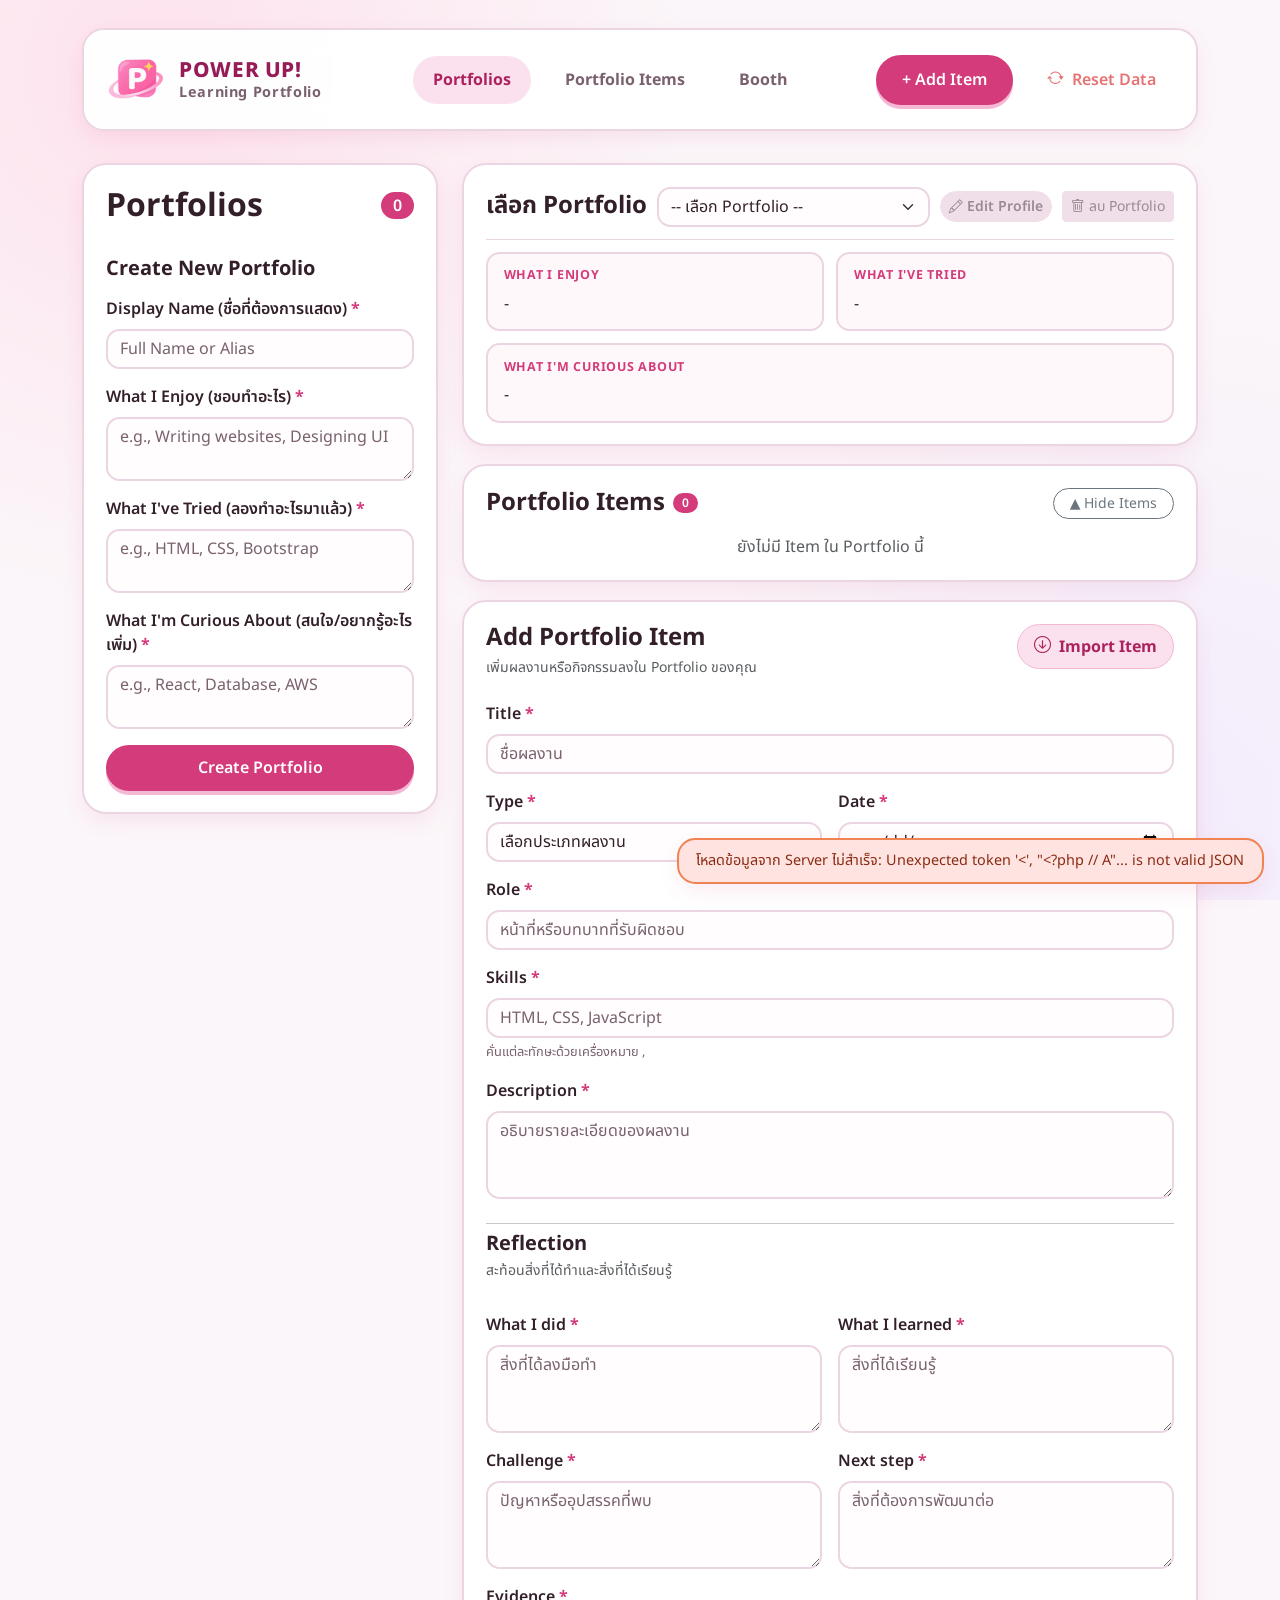
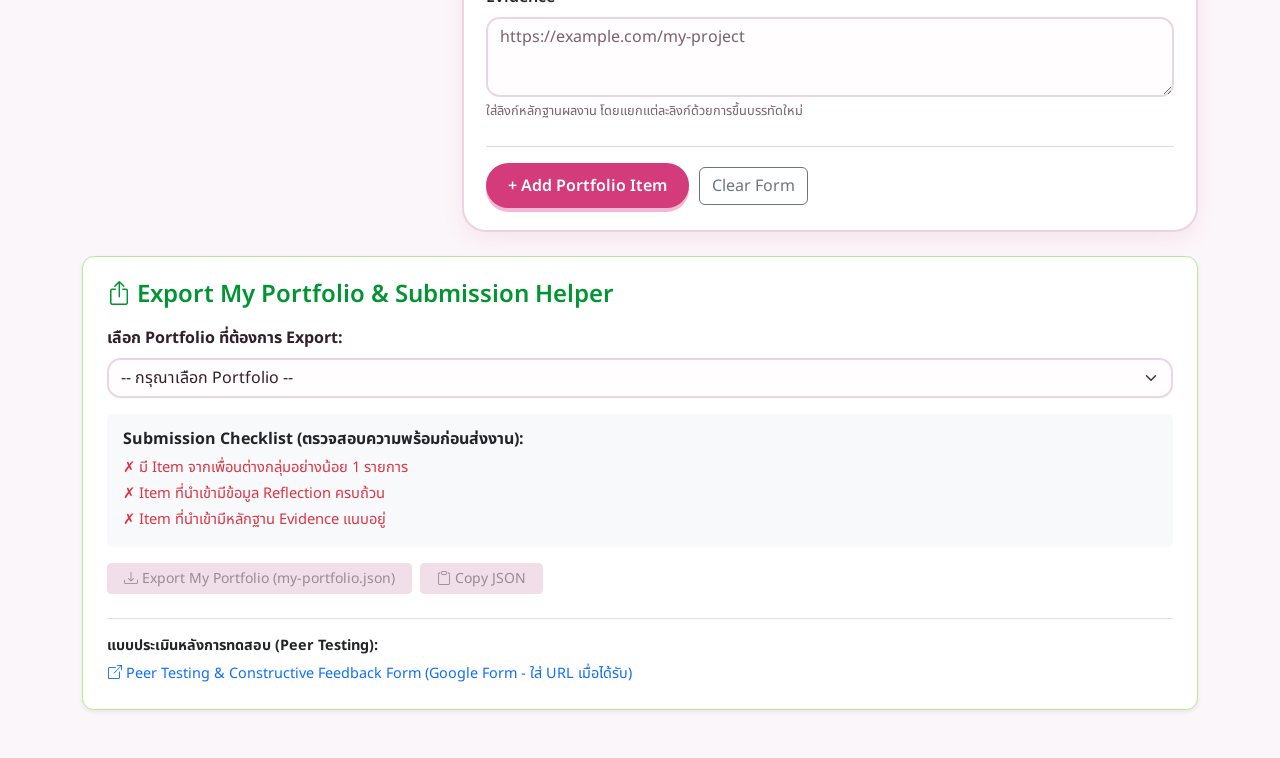
==== index.html @ 8d5eb521 "feat: add edit functionality for portfolio and portfolio items" ====
<!DOCTYPE html>
<html lang="en">

<head>
    <meta charset="UTF-8">
    <meta name="viewport" content="width=device-width, initial-scale=1.0">
    <title>POWER UP! - Portfolio</title>

    <!-- Google Fonts: Noto Sans Thai -->
    <link rel="preconnect" href="https://fonts.googleapis.com">
    <link rel="preconnect" href="https://fonts.gstatic.com" crossorigin>
    <link href="https://fonts.googleapis.com/css2?family=Noto+Sans+Thai:wght@300;400;500;600;700&display=swap"
        rel="stylesheet">
    <!-- Bootstrap CSS -->
    <link href="https://cdn.jsdelivr.net/npm/bootstrap@5.3.3/dist/css/bootstrap.min.css" rel="stylesheet">
    <link rel="stylesheet" href="https://cdn.jsdelivr.net/npm/bootstrap-icons@1.11.3/font/bootstrap-icons.min.css">
    <link rel="stylesheet" href="css/style.css">
</head>

<body>
    <!-- top navbar -->
    <header class="site-header">
        <div class="container-xl">
            <nav class="navbar navbar-expand-lg app-nav">

                <!-- Brand -->
                <a class="navbar-brand brand-link" href="index.html" aria-label="POWER UP Home">

                    <img src="assets/logo.png" alt="POWER UP Logo" class="brand-logo">

                    <span class="brand-copy">
                        <strong>POWER UP!</strong>
                        <small>Learning Portfolio</small>
                    </span>
                </a>

                <!-- Mobile actions -->
                <div class="mobile-nav-actions">
                    <button class="btn btn-accent nav-add-btn" type="button" data-scroll-target="add-item-section">
                        + Add Item
                    </button>

                    <button class="navbar-toggler" type="button" data-bs-toggle="collapse" data-bs-target="#mainNavbar"
                        aria-controls="mainNavbar" aria-expanded="false" aria-label="Toggle navigation">
                        <span class="navbar-toggler-icon"></span>
                    </button>
                </div>

                <!-- Navigation -->
                <div class="collapse navbar-collapse" id="mainNavbar">

                    <ul class="navbar-nav mx-auto">

                        <li class="nav-item">
                            <a class="nav-link active" href="#portfolios-section">
                                Portfolios
                            </a>
                        </li>

                        <li class="nav-item">
                            <a class="nav-link" href="#portfolio-items-section">
                                Portfolio Items
                            </a>
                        </li>

                        <li class="nav-item">
                            <a class="nav-link" href="booth.html">
                                Booth
                            </a>
                        </li>

                    </ul>

                    <!-- Desktop actions -->
                    <div class="desktop-nav-actions">

                        <button class="btn btn-accent nav-add-btn" type="button" data-scroll-target="add-item-section">
                            + Add Item
                        </button>

                        <button id="btn-reset-data" class="btn btn-reset" type="button">
                            <i class="bi bi-arrow-repeat"></i>
                            Reset Data
                        </button>

                    </div>

                    <!-- Mobile Reset -->
                    <div class="mobile-reset">
                        <button type="button" class="btn btn-reset">
                            <i class="bi bi-arrow-repeat"></i>
                            Reset Data
                        </button>
                    </div>

                </div>
            </nav>
        </div>
    </header>


    <!-- main content -->
    <main class="container-xl py-4">
        <!-- พื้นที่สำหรับแจ้งเตือน toast -->
        <div id="toast-area" class="toast-area" aria-live="polite"></div>

        <div class="row g-4">
            <!-- sidebar ฝั่งซ้าย - สร้างและเลือก portfolio -->
            <aside class="col-lg-4">
                <section class="panel">
                    <h2 class="h2 fw-bold d-flex justify-content-between align-items-center mb-3">
                        Portfolios
                        <span class="badge text-bg-secondary fs-6" id="portfolio-count">0</span>
                    </h2>

                    <!-- รายการ portfolio ที่สร้างแล้ว -->
                    <div id="portfolio-list" class="list-group list-group-flush mb-3"></div>
                    <h3 class="h5 fw-bold mt-2 mb-3">Create New Portfolio</h3>

                    <form id="portfolio-form" novalidate>
                        <div class="mb-3">
                            <label class="form-label fw-semibold" for="p-name">
                                Display Name (ชื่อที่ต้องการแสดง) <span class="req">*</span>
                            </label>
                            <input class="form-control" id="p-name" name="name" type="text" maxlength="60"
                                placeholder="Full Name or Alias" required>
                            <div class="invalid-feedback">Please enter display name</div>
                        </div>

                        <div class="mb-3">
                            <label class="form-label fw-semibold" for="p-enjoy">
                                What I Enjoy (ชอบทำอะไร) <span class="req">*</span>
                            </label>
                            <textarea class="form-control" id="p-enjoy" name="enjoy" rows="2"
                                placeholder="e.g., Writing websites, Designing UI" required></textarea>
                            <div class="invalid-feedback">Please enter what you enjoy doing</div>
                        </div>

                        <div class="mb-3">
                            <label class="form-label fw-semibold" for="p-tried">
                                What I've Tried (ลองทำอะไรมาแล้ว) <span class="req">*</span>
                            </label>
                            <textarea class="form-control" id="p-tried" name="tried" rows="2"
                                placeholder="e.g., HTML, CSS, Bootstrap" required></textarea>
                            <div class="invalid-feedback">Please enter what you have tried</div>
                        </div>

                        <div class="mb-3">
                            <label class="form-label fw-semibold" for="p-curious">
                                What I'm Curious About (สนใจ/อยากรู้อะไรเพิ่ม) <span class="req">*</span>
                            </label>
                            <textarea class="form-control" id="p-curious" name="curious" rows="2"
                                placeholder="e.g., React, Database, AWS" required></textarea>
                            <div class="invalid-feedback">Please enter what you are curious about</div>
                        </div>

                        <button class="btn btn-accent w-100" type="submit">Create Portfolio</button>
                    </form>
                </section>
            </aside>

            <!-- ฝั่งขวา - Profile, Portfolio Items และ Add Portfolio Item -->
            <section class="col-lg-8 main-column">

                <!-- Profile -->
                <div id="portfolios-section">
                    <div class="panel profile-panel" id="profile-panel">
                        <div class="profile-header">
                            <h2 id="profile-name" class="h4 fw-bold mb-0">เลือก Portfolio</h2>
                            <select id="portfolio-select" class="form-select">
                                <option value="" disabled selected>-- เลือก Portfolio --</option>
                            </select>
                            <button type="button" id="btn-edit-profile" class="btn btn-edit-profile btn-sm text-nowrap" disabled>
                                <i class="bi bi-pencil"></i> Edit Profile
                            </button>
                            <!-- ปุ่มลบ Portfolio; PHP จะตรวจสอบรหัสผ่านก่อนลบจริง -->
                            <button type="button" id="btn-delete-portfolio" class="btn btn-outline-danger btn-sm text-nowrap" disabled>
                                <i class="bi bi-trash"></i> ลบ Portfolio
                            </button>
                        </div>
                        <div class="profile-item">
                            <small>WHAT I ENJOY</small>
                            <p id="view-what-enjoy">-</p>
                        </div>
                        <div class="profile-item">
                            <small>WHAT I'VE TRIED</small>
                            <p id="view-what-tried">-</p>
                        </div>
                        <div class="profile-item profile-item-full">
                            <small>WHAT I'M CURIOUS ABOUT</small>
                            <p id="view-what-curious">-</p>
                        </div>
                    </div>
                </div>

                <!-- Portfolio Items -->
                <section class="panel items-panel" id="portfolio-items-section">
                    <div class="d-flex flex-wrap justify-content-between align-items-center gap-2 mb-3">
                        <div class="d-flex align-items-center gap-2">
                            <h2 class="h4 fw-bold mb-0">Portfolio Items</h2>
                            <span id="portfolio-items-count" class="badge rounded-pill">0</span>
                        </div>
                        <button class="btn btn-sm btn-outline-secondary rounded-pill px-3 toggle-items-btn"
                            type="button" data-bs-toggle="collapse" data-bs-target="#portfolio-items-collapse"
                            aria-expanded="true" aria-controls="portfolio-items-collapse">
                            <span class="when-opened">▲ Hide Items</span>
                            <span class="when-closed">▼ Show Items</span>
                        </button>
                    </div>

                    <div class="collapse show" id="portfolio-items-collapse">
                        <div id="portfolio-items-list" class="items-grid">
                            <div class="empty-state">
                                <h3 class="h5 fw-bold mb-1">ยังไม่มีผลงานใน Portfolio นี้</h3>
                                <p class="text-muted small mb-3">เริ่มต้นบันทึกการเรียนรู้และโปรเจกต์แรกของคุณได้เลย</p>
                                <a href="#item-title" class="btn btn-accent btn-sm">+ Add First Item</a>
                            </div>
                        </div>
                    </div>
                </section>

                <!-- Add Portfolio Item -->
                <div class="panel add-item-panel" id="add-item-section">
                    <div class="d-flex flex-wrap justify-content-between align-items-start gap-2 mb-4">
                        <div>
                            <h2 class="h4 fw-bold mb-1">Add Portfolio Item</h2>
                            <p class="text-muted small mb-0">
                                เพิ่มผลงานหรือกิจกรรมลงใน Portfolio ของคุณ
                            </p>
                        </div>
                        <button type="button" class="btn rounded-pill px-3" id="btn-import-item">
                            <i class="bi bi-arrow-down-circle"></i>
                            Import Item
                        </button>
                    </div>

                    <form id="item-form" novalidate>
                        <div class="row g-3">
                            <!-- Title -->
                            <div class="col-12">
                                <label for="item-title" class="form-label fw-semibold">
                                    Title <span class="req">*</span>
                                </label>
                                <input type="text" class="form-control" id="item-title" name="title"
                                    placeholder="ชื่อผลงาน" required>
                                <div class="invalid-feedback">Please enter item title</div>
                            </div>

                            <!-- Type -->
                            <div class="col-md-6">
                                <label for="item-type" class="form-label fw-semibold">
                                    Type <span class="req">*</span>
                                </label>
                                <select class="form-select" id="item-type" name="type" required>
                                    <option value="" selected disabled>เลือกประเภทผลงาน</option>
                                    <option value="Course Assignment">Course Assignment</option>
                                    <option value="Club Activity">Club Activity</option>
                                    <option value="Personal Project">Personal Project</option>
                                    <option value="Workshop">Workshop</option>
                                    <option value="Competition">Competition</option>
                                    <option value="Other">Other</option>
                                </select>
                                <div class="invalid-feedback">Please select item type</div>
                            </div>

                            <!-- Date -->
                            <div class="col-md-6">
                                <label for="item-date" class="form-label fw-semibold">
                                    Date <span class="req">*</span>
                                </label>
                                <input type="date" class="form-control" id="item-date" name="date" required>
                                <div class="invalid-feedback">Please select a date</div>
                            </div>

                            <!-- Role -->
                            <div class="col-12">
                                <label for="item-role" class="form-label fw-semibold">
                                    Role <span class="req">*</span>
                                </label>
                                <input type="text" class="form-control" id="item-role" name="role"
                                    placeholder="หน้าที่หรือบทบาทที่รับผิดชอบ" required>
                                <div class="invalid-feedback">Please enter your role</div>
                            </div>

                            <!-- Skills -->
                            <div class="col-12">
                                <label for="item-skills" class="form-label fw-semibold">
                                    Skills <span class="req">*</span>
                                </label>
                                <input type="text" class="form-control" id="item-skills" name="skills"
                                    placeholder="HTML, CSS, JavaScript" required>
                                <small class="hint">คั่นแต่ละทักษะด้วยเครื่องหมาย ,</small>
                                <div class="invalid-feedback">Please enter at least one skill</div>
                            </div>

                            <!-- Description -->
                            <div class="col-12">
                                <label for="item-description" class="form-label fw-semibold">
                                    Description <span class="req">*</span>
                                </label>
                                <textarea class="form-control" id="item-description" name="description" rows="3"
                                    placeholder="อธิบายรายละเอียดของผลงาน" required></textarea>
                                <div class="invalid-feedback">Please enter description</div>
                            </div>

                            <!-- Reflection -->
                            <div class="col-12">
                                <hr class="my-2">
                                <h3 class="h5 fw-bold mb-1">Reflection</h3>
                                <p class="text-muted small">
                                    สะท้อนสิ่งที่ได้ทำและสิ่งที่ได้เรียนรู้
                                </p>
                            </div>

                            <!-- What I did -->
                            <div class="col-md-6">
                                <label for="item-what-did" class="form-label fw-semibold">
                                    What I did <span class="req">*</span>
                                </label>
                                <textarea class="form-control" id="item-what-did" name="whatIDid" rows="3"
                                    placeholder="สิ่งที่ได้ลงมือทำ" required></textarea>
                                <div class="invalid-feedback">Please enter what you did</div>
                            </div>

                            <!-- What I learned -->
                            <div class="col-md-6">
                                <label for="item-what-learned" class="form-label fw-semibold">
                                    What I learned <span class="req">*</span>
                                </label>
                                <textarea class="form-control" id="item-what-learned" name="whatILearned" rows="3"
                                    placeholder="สิ่งที่ได้เรียนรู้" required></textarea>
                                <div class="invalid-feedback">Please enter what you learned</div>
                            </div>

                            <!-- Challenge -->
                            <div class="col-md-6">
                                <label for="item-challenge" class="form-label fw-semibold">
                                    Challenge <span class="req">*</span>
                                </label>
                                <textarea class="form-control" id="item-challenge" name="challenge" rows="3"
                                    placeholder="ปัญหาหรืออุปสรรคที่พบ" required></textarea>
                                <div class="invalid-feedback">Please enter challenge</div>
                            </div>

                            <!-- Next step -->
                            <div class="col-md-6">
                                <label for="item-next-step" class="form-label fw-semibold">
                                    Next step <span class="req">*</span>
                                </label>
                                <textarea class="form-control" id="item-next-step" name="nextStep" rows="3"
                                    placeholder="สิ่งที่ต้องการพัฒนาต่อ" required></textarea>
                                <div class="invalid-feedback">Please enter next step</div>
                            </div>

                            <!-- Evidence -->
                            <div class="col-12">
                                <label for="item-evidence" class="form-label fw-semibold">
                                    Evidence <span class="req">*</span>
                                </label>
                                <textarea class="form-control" id="item-evidence" name="evidence" rows="2"
                                    placeholder="https://example.com/my-project" required></textarea>
                                <small class="hint">
                                    ใส่ลิงก์หลักฐานผลงาน โดยแยกแต่ละลิงก์ด้วยการขึ้นบรรทัดใหม่
                                </small>
                                <div class="invalid-feedback">Please enter at least one valid URL</div>
                            </div>
                        </div>

                        <!-- Buttons -->
                        <div class="add-item-actions mt-4 pt-3">
                            <button type="submit" class="btn btn-accent">
                                + Add Portfolio Item
                            </button>
                            <button type="reset" class="btn btn-outline-secondary">
                                Clear Form
                            </button>
                        </div>

                        <!-- กล่องสำหรับแสดงสถานะการบันทึกสำเร็จ -->
                        <div id="save-status-message" class="alert mt-3" style="display: none;"></div>
                    </form>
                </div>

            </section>
        </div>
        <!-- Import Portfolio Item Modal -->
        <div class="modal fade" id="import-modal" tabindex="-1" aria-labelledby="import-modal-title" aria-hidden="true">
            <div class="modal-dialog modal-dialog-centered modal-xl modal-dialog-scrollable">
                <div class="modal-content import-modal-content">
                    <div class="modal-header border-0 pb-2">
                        <div class="d-flex align-items-center gap-3">
                            <div class="import-modal-icon"><i class="bi bi-cloud-arrow-up-fill"></i></div>
                            <div><h2 class="modal-title fw-bold" id="import-modal-title">Import Portfolio</h2><p class="text-muted mb-0">นำผลงานเข้าสู่ Portfolio ของคุณได้อย่างรวดเร็ว</p></div>
                        </div>
                        <button type="button" class="btn-close align-self-start" data-bs-dismiss="modal" aria-label="Close"></button>
                    </div>
                    <div class="modal-body pt-3">
                        <div class="mb-4">
                            <label for="import-target-port" class="form-label fw-bold">Portfolio ปลายทาง</label>
                            <select id="import-target-port" class="form-select"><option value="">กำลังโหลด Portfolio...</option></select>
                            <small class="text-muted">ระบบเลือก Portfolio ที่กำลังเปิดอยู่ให้อัตโนมัติ สามารถเปลี่ยนปลายทางได้</small>
                        </div>
                        <div class="row g-3 mb-4">
                            <div class="col-md-6"><button type="button" class="import-method-card active w-100" id="btn-paste-mode"><i class="bi bi-file-earmark-code"></i><span><strong>Paste JSON</strong><small>วางข้อมูล JSON ของผลงาน</small></span><i class="bi bi-check-circle-fill method-check"></i></button></div>
                            <div class="col-md-6"><button type="button" class="import-method-card w-100" id="btn-upload-mode"><i class="bi bi-file-earmark-arrow-up"></i><span><strong>Upload File</strong><small>เลือกไฟล์ .json จากเครื่อง</small></span><i class="bi bi-check-circle-fill method-check"></i></button></div>
                        </div>
                        <div id="import-upload-panel" class="d-none mb-3">
                            <label class="form-label fw-bold" for="import-file-input">เลือกไฟล์ JSON</label>
                            <div id="import-drop-zone" class="import-drop-zone text-center"><i class="bi bi-cloud-arrow-up fs-1"></i><p class="mb-2">เลือกไฟล์ .json จากเครื่อง หรือลากไฟล์มาวางที่นี่</p><input type="file" id="import-file-input" accept=".json,application/json" class="form-control"></div>
                        </div>
                        <div class="d-flex justify-content-between align-items-center gap-2 mb-2 flex-wrap">
                            <label for="import-textarea" class="form-label fw-bold mb-0">JSON Data <span class="text-danger">*</span></label>
                            <button type="button" id="btn-download-sample" class="btn btn-sm btn-outline-secondary rounded-pill"><i class="bi bi-download"></i> ตัวอย่าง JSON</button>
                        </div>
                        <textarea id="import-textarea" class="form-control font-monospace import-json-editor" rows="7" placeholder="วางข้อมูล JSON ของผลงานที่นี่..."></textarea>
                        <div class="d-flex justify-content-between align-items-center flex-wrap gap-2 mt-2"><small class="text-muted"><i class="bi bi-info-circle"></i> รองรับไฟล์ .json หรือวางข้อมูล JSON ได้โดยตรง</small><span class="badge rounded-pill text-bg-success">ตรวจสอบก่อน Import</span></div>
                        <div id="import-error-alert" class="alert alert-danger d-none py-2 px-3 mt-3 mb-3" role="alert"></div>
                        <div id="import-preview-box" class="import-preview-card my-3 d-none">
                            <div class="import-preview-heading">
                                <div class="import-preview-heading-icon"><i class="bi bi-clipboard2-check"></i></div>
                                <div>
                                    <h6 class="fw-bold mb-1">ตัวอย่างข้อมูลที่จะนำเข้า</h6>
                                    <span class="import-preview-subtitle">Preview · ตรวจสอบรายละเอียดก่อนบันทึก</span>
                                </div>
                                <span class="import-preview-status"><i class="bi bi-check-circle-fill"></i> Validated</span>
                            </div>
                            <div class="import-preview-grid">
                                <div class="import-preview-field">
                                    <span class="import-preview-label"><i class="bi bi-hash"></i>ID</span>
                                    <strong id="prev-id">-</strong>
                                </div>
                                <div class="import-preview-field">
                                    <span class="import-preview-label"><i class="bi bi-card-heading"></i> Title</span>
                                    <strong id="prev-title">-</strong>
                                </div>
                                <div class="import-preview-field">
                                    <span class="import-preview-label"><i class="bi bi-folder2"></i> Type</span>
                                    <strong id="prev-type">-</strong>
                                </div>
                                <div class="import-preview-field">
                                    <span class="import-preview-label">
                                        <i class="bi bi-calendar-event"></i> Date
                                    </span>
                                    <strong id="prev-date">-</strong>
                                </div>
                                <div class="import-preview-field import-preview-field-wide">
                                    <span class="import-preview-label"><i class="bi bi-stars"></i> Skills</span>
                                    <strong id="prev-skills">-</strong>
                                </div>
                            </div>
                        </div>
                        <div id="import-status-box" class="alert d-none py-2 px-3 mt-3 mb-0" role="alert"><span id="import-status-text"></span><button type="button" id="btn-retry-import" class="btn btn-sm btn-warning ms-2 py-0 d-none">ลองใหม่</button></div>
                    </div>
                    <div class="modal-footer border-0 pt-2">
                        <button type="button"
                            class="btn btn-outline-secondary rounded-pill px-4"
                            data-bs-dismiss="modal">
                            ยกเลิก
                        </button>
                    
                        <button type="button"
                            id="btn-preview-json"
                            class="btn btn-validate rounded-pill px-4">
                            <i class="bi bi-eye"></i> Validate &amp; Preview
                        </button>
                    
                        <button type="button"
                            id="btn-confirm-import"
                            class="btn btn-accent rounded-pill px-4"
                            disabled>
                            <i class="bi bi-check-lg"></i> Import
                        </button>
                    </div>
                </div>
            </div>
        </div>
        <!-- === ส่วน Export My Portfolio & Submission Helper (Issue #26) === -->
        <section id="export-section" class="card shadow-sm p-4 mt-4 mb-4"
            style="border-radius: 12px; border-color: #b8e994;">
            <h4 class="mb-3" style="color: #009432; font-weight: 600;">
                <i class="bi bi-box-arrow-up"></i> Export My Portfolio & Submission Helper
            </h4>

            <!-- เลือก Portfolio ที่ต้องการ Export -->
            <div class="mb-3">
                <label for="export-source-port" class="form-label fw-bold">เลือก Portfolio ที่ต้องการ Export:</label>
                <select id="export-source-port" class="form-select">
                    <option value="">-- กรุณาเลือก Portfolio --</option>
                </select>
            </div>

            <!-- Submission Checklist -->
            <div class="card bg-light border-0 p-3 mb-3">
                <h6 class="fw-bold mb-2">Submission Checklist (ตรวจสอบความพร้อมก่อนส่งงาน):</h6>
                <ul class="list-unstyled mb-0" style="font-size: 0.92rem;">
                    <li id="chk-imported-item" class="mb-1 text-danger">
                        <span class="chk-icon">✗</span> มี Item จากเพื่อนต่างกลุ่มอย่างน้อย 1 รายการ
                    </li>
                    <li id="chk-reflection" class="mb-1 text-danger">
                        <span class="chk-icon">✗</span> Item ที่นำเข้ามีข้อมูล Reflection ครบถ้วน
                    </li>
                    <li id="chk-evidence" class="mb-0 text-danger">
                        <span class="chk-icon">✗</span> Item ที่นำเข้ามีหลักฐาน Evidence แนบอยู่
                    </li>
                </ul>
            </div>

            <!-- แจ้งเตือนสถานะการ Copy / Export -->
            <div id="export-status-alert" class="alert alert-success d-none py-2 px-3 mb-3" role="alert"
                style="font-size: 0.9rem;"></div>

            <!-- ปุ่ม Export และ Copy JSON -->
            <div class="d-flex flex-wrap gap-2 mb-3">
                <button type="button" id="btn-export-json" class="btn btn-success btn-sm px-3" disabled>
                    <i class="bi bi-download"></i> Export My Portfolio (my-portfolio.json)
                </button>
                <button type="button" id="btn-copy-json" class="btn btn-outline-secondary btn-sm px-3" disabled>
                    <i class="bi bi-clipboard"></i> Copy JSON
                </button>
            </div>

            <!-- ลิงก์ไป Peer Testing & Constructive Feedback Form -->
            <div class="border-top pt-3 mt-2">
                <p class="mb-1 fw-bold" style="font-size: 0.9rem;">แบบประเมินหลังการทดสอบ (Peer Testing):</p>
                <a id="peer-testing-link" href="#peer-testing-form-url" target="_blank" rel="noopener noreferrer"
                    class="btn btn-link p-0 text-decoration-none" style="font-size: 0.9rem;">
                    <i class="bi bi-box-arrow-up-right"></i> Peer Testing & Constructive Feedback Form (Google Form -
                    ใส่ URL เมื่อได้รับ)
                </a>
            </div>
        </section>
    </main>

    <!-- scripts -->
    <script src="https://cdn.jsdelivr.net/npm/bootstrap@5.3.3/dist/js/bootstrap.bundle.min.js"></script>
    <script src="app.js"></script>
    <script src="js/portfolio-transfer.js"></script>
    <script src="js/challenges.config.js"></script>
    <script src="js/export-generator.js"></script>
    <script src="js/reflection-validator.js"></script>
</body>

</html>
---- css/style.css ----
:root {
  /* ปรับโทนสีให้พาสเทลและละมุนขึ้น แต่ยังคงโทนเดิมและอ่านง่าย */
  --accent: #d43b7a;       /* ปรับสีชมพูเข้มให้ซอฟต์ลงนิดหน่อย อ่านง่ายสบายตา */
  --accent-dark: #ab225e;  /* ชมพูเข้มสำหรับสถานะ Hover */
  --accent-soft: #fae1ed;  /* ชมพูพาสเทลอ่อนละมุน */
  --accent-soft-2: #f4b8d4;
  
  --ink: #321f29;          /* สีตัวหนังสือเข้มขึ้นเล็กน้อยเพื่อให้ตัดกับพื้นหลัง อ่านง่ายชัดเจน */
  --paper: #fbf6f9;        /* พื้นหลังเว็บโทนพาสเทลอมชมพูจางๆ */
  --panel: #ffffff;
  --line: #ecd5e2;         /* เส้นขอบสีพาสเทลอ่อนๆ */
  --muted: #79616e;        /* สีข้อความรอง */
  --secondary: #961c58;
  --lilac: #f3effc;        /* ม่วงพาสเทลอ่อน */
  --shadow: 0 8px 24px -4px rgba(212, 59, 122, 0.12);

  /* === Design Tokens === */
  --font-main: 'Noto Sans Thai', system-ui, -apple-system, sans-serif;
  --fs-base: 1rem;
  --fs-sm: 0.875rem;
  --fs-lg: 1.25rem;
  --space-sm: 0.5rem;
  --space-md: 1rem;
  --space-lg: 1.5rem;
  --radius-sm: 0.75rem;
  --radius-md: 1.15rem;
  --radius-lg: 1.5rem;
  --radius-pill: 999px;
}

body {
  background:
    radial-gradient(circle at 12% 8%, rgba(255, 212, 228, 0.6) 0, transparent 38%),
    radial-gradient(circle at 92% 90%, rgba(235, 225, 255, 0.5) 0, transparent 35%),
    var(--paper);
  background-attachment: fixed;
  color: var(--ink);
  font-family: var(--font-main);
  font-size: var(--fs-base);
}

/* แถบ navbar ด้านบน */
.app-nav {
  background: linear-gradient(135deg, #d84888 0%, #eb689f 100%);
  padding-block: 0.85rem;
  border: 2px solid #f8bbd0;
  border-radius: var(--radius-lg);
  box-shadow: 0 8px 20px rgba(216, 72, 136, 0.2);
  width: 100%;
  margin-top: var(--space-md);
}

.app-nav .navbar-brand {
  color: #ffffff;
  font-size: 1.75rem;
  font-weight: 700;
  letter-spacing: 0.04rem;
  white-space: normal;
  line-height: 1.2;
}

.brand-sub {
  font-weight: 400;
  color: rgba(255, 255, 255, 0.92);
}

/* ปุ่ม Reset Data บน Navbar */
#btn-reset-data {
  background-color: #ffffff;
  color: #e57373;
  border-color: #ffffff;
  font-weight: 600;
  transition: all 0.15s ease;
}

#btn-reset-data:hover,
#btn-reset-data:focus {
  background-color: #d32f2f;
  color: #ffffff;
  border-color: #d32f2f;
}

#btn-reset-data:active {
  background-color: #c62828;
  color: #ffffff;
  border-color: #c62828;
}

/* การ์ด panel */
.panel {
  background: var(--panel);
  border: 2px solid var(--line);
  border-radius: var(--radius-lg);
  padding: 1.35rem;
  box-shadow: var(--shadow);
}

.panel h2,
.panel h3 {
  color: var(--ink);
}

.panel-title {
  font-size: 1.1rem;
  font-weight: 700;
  margin-bottom: var(--space-md);
  color: var(--ink);
}

/* สัญลักษณ์จำเป็นต้องกรอก (*) */
.req {
  color: var(--accent);
  font-weight: bold;
}

.hint {
  color: var(--muted);
  font-weight: 400;
  font-size: 0.8rem;
}

/* badge จำนวน portfolio และ portfolio items */
#portfolio-count,
#portfolio-items-count {
  background: var(--accent) !important;
  color: #ffffff;
  font-size: 0.75rem;
  font-weight: 600;
  padding: 0.35em 0.75em;
  vertical-align: middle;
  border-radius: var(--radius-pill);
}

/* ปุ่มหลัก */
.btn-accent {
  background: var(--accent);
  border: 2px solid var(--accent);
  color: #ffffff;
  font-weight: 600;
  border-radius: var(--radius-pill);
  padding: 0.55rem 1.25rem;
  box-shadow: 0 4px 0 var(--accent-soft-2);
  transition: all 0.15s ease;
}

.btn-accent:hover,
.btn-accent:focus {
  background: var(--accent-dark);
  border-color: var(--accent-dark);
  color: #ffffff;
  transform: translateY(-2px);
  box-shadow: 0 6px 0 var(--accent-soft-2);
}

.btn-accent:active {
  transform: translateY(2px);
  box-shadow: 0 1px 0 var(--accent-soft-2);
}

/* ช่องกรอก */
.form-control {
  border: 2px solid var(--line);
  border-radius: 0.85rem;
  background: #fffdfd;
  color: var(--ink);
}

.form-control::placeholder {
  color: var(--muted);
}

.form-control:focus {
  background: #fff;
  border-color: var(--accent);
  box-shadow: 0 0 0 0.25rem rgba(212, 59, 122, 0.2);
}

.form-label {
  color: var(--ink);
}

/* รายการ portfolio ใน sidebar */
.list-group-item.portfolio-item {
  cursor: pointer;
  border: 2px solid transparent;
  border-left: 5px solid transparent;
  border-radius: 0.85rem !important;
  padding: 0.65rem 0.85rem;
  margin-bottom: 0.4rem;
  background: #fff8fb;
  color: var(--ink);
  transition: all 0.15s ease;
}

.list-group-item.portfolio-item:hover {
  background: var(--accent-soft);
  transform: translateX(3px);
}

.list-group-item.portfolio-item.active {
  background: var(--accent-soft);
  color: var(--ink);
  border-color: var(--line);
  border-left-color: var(--accent);
  box-shadow: 0 3px 8px rgba(212, 59, 122, 0.2);
}

.portfolio-item small {
  color: var(--muted);
}

/* โปรไฟล์ */
.profile dt {
  font-size: 0.78rem;
  text-transform: uppercase;
  letter-spacing: 0.06em;
  color: var(--accent);
  margin-top: 0.75rem;
}

.profile dd {
  margin-bottom: 0;
  overflow-wrap: anywhere;
}

/* การ์ดรายการผลงาน */
.item-card {
  background: #ffffff;
  border: 2px solid var(--line);
  border-radius: var(--radius-md);
  padding: var(--space-md);
  height: 100%;
  min-width: 0;
  transition: all 0.2s ease;
}

.item-card:hover {
  transform: translateY(-3px);
  box-shadow: var(--shadow);
  border-color: var(--accent-soft-2);
}

.item-card h3 {
  font-size: 1.05rem;
  margin-bottom: 0.25rem;
  overflow-wrap: anywhere;
  color: var(--ink);
}

.item-meta {
  color: var(--muted);
  font-size: 0.85rem;
}

/* แท็ก skill */
.skill-chip {
  display: inline-block;
  background: var(--accent-soft);
  color: var(--accent-dark);
  border: 1px solid var(--accent-soft-2);
  border-radius: var(--radius-pill);
  padding: 0.12rem 0.7rem;
  font-size: 0.78rem;
  font-weight: 600;
  margin: 0 0.25rem 0.25rem 0;
}

.reflection dt {
  font-size: 0.78rem;
  color: var(--accent);
  margin-top: var(--space-sm);
}

.reflection dd {
  margin: 0;
  overflow-wrap: anywhere;
}

.evidence-list {
  padding-left: 1.1rem;
  margin: 0;
  overflow-wrap: anywhere;
}

/* toast แจ้งเตือน */
.toast-area {
  position: fixed;
  right: var(--space-md);
  bottom: var(--space-md);
  z-index: 1080;
  display: flex;
  flex-direction: column;
  gap: var(--space-sm);
  max-width: calc(100vw - 2rem);
}

.toast-msg {
  background: #fff;
  color: var(--ink);
  border: 2px solid var(--accent);
  padding: 0.65rem 1.1rem;
  border-radius: var(--radius-md);
  font-size: 0.9rem;
  box-shadow: var(--shadow);
  animation: toast-in 0.25s ease;
  transition: opacity 0.3s ease, transform 0.3s ease;
}

.toast-msg.error {
  background: #ffe3e0;
  border-color: #ef8354;
  color: #8a2b14;
}

.toast-msg.warning {
  background: #fff7e0;
  border-color: #f2b84b;
  color: #7a5200;
}

.toast-msg.hide {
  opacity: 0;
  transform: translateY(8px);
}

@keyframes toast-in {
  from { opacity: 0; transform: translateY(12px); }
  to   { opacity: 1; transform: translateY(0); }
}

.add-item-panel {
  min-width: 0;
}

.add-item-panel h2,
.add-item-panel h3 {
  color: var(--ink);
}

/* Select */
.form-select,
.add-item-panel .form-select {
  border: 2px solid var(--line);
  border-radius: 0.85rem;
  background-color: #fffdfd;
  color: var(--ink);
  font-family: inherit;
}

.form-select:focus,
.add-item-panel .form-select:focus {
  background-color: #fff;
  border-color: var(--accent);
  box-shadow: 0 0 0 0.25rem rgba(212, 59, 122, 0.2);
}

/* Textarea */
.add-item-panel textarea {
  resize: vertical;
  min-height: 80px;
}

/* Input และ Textarea */
.add-item-panel .form-control,
.add-item-panel .form-select {
  width: 100%;
  min-width: 0;
}

/* Hint */
.add-item-panel .hint {
  display: inline-block;
  margin-top: 5px;
}

/* Action Buttons */
.add-item-actions {
  display: flex;
  flex-wrap: wrap;
  align-items: center;
  gap: 10px;
  border-top: 1px solid var(--line);
}

/* จัดเรียงเนื้อหาฝั่งขวา */
.main-column {
  display: flex;
  flex-direction: column;
  gap: 18px;
}

/* Profile */
.profile-panel {
  display: grid;
  grid-template-columns: repeat(2, minmax(0, 1fr));
  gap: 12px;
}

.profile-header {
  grid-column: 1 / -1;
  display: flex;
  flex-wrap: wrap;
  justify-content: space-between;
  align-items: center;
  gap: 12px;
  padding-bottom: 12px;
  border-bottom: 1px solid var(--line);
}

.profile-header #portfolio-select {
  flex: 1 1 240px;
  max-width: 340px;
}

.profile-item {
  background: #fff8fb;
  border: 2px solid var(--line);
  border-radius: 0.85rem;
  padding: 0.85rem var(--space-md);
}

.profile-item-full {
  grid-column: 1 / -1;
}

.profile-item small {
  display: block;
  font-size: 0.78rem;
  font-weight: 700;
  text-transform: uppercase;
  letter-spacing: 0.06em;
  color: var(--accent);
  margin-bottom: 0.35rem;
}

.profile-item p {
  margin-bottom: 0;
  color: var(--ink);
  overflow-wrap: anywhere;
}

/* Portfolio Items */
.items-grid {
  display: grid;
  grid-template-columns: repeat(2, minmax(0, 1fr));
  gap: 12px;
  align-items: start;
}

/* เพิ่มการมองเห็นเมื่อผู้ใช้กด Tab โฟกัสช่องกรอกข้อมูลหรือปุ่ม */
input:focus, 
textarea:focus, 
select:focus, 
button:focus {
  outline: 3px solid #f4b8d4;
  outline-offset: 2px;
  box-shadow: 0 0 0 0.2rem rgba(212, 59, 122, 0.2);
}

/* ===== ตกแต่งการ์ด Portfolio Item ===== */
.items-grid > p {
  grid-column: 1 / -1;
}

.item-card {
  position: relative;
  display: flex;
  flex-direction: column;
  overflow: hidden;
  padding: 1.1rem 1.1rem var(--space-md);
  box-shadow: 0 4px 12px -4px rgba(212, 59, 122, 0.15);
}

.item-top {
  display: flex;
  flex-wrap: wrap;
  justify-content: space-between;
  align-items: center;
  gap: 0.4rem;
  margin-bottom: 0.6rem;
}

.item-type {
  background: var(--lilac);
  color: #6b52c0;
  font-size: 0.75rem;
  font-weight: 600;
  padding: 0.18rem 0.75rem;
  border-radius: var(--radius-pill);
}

.item-date {
  color: var(--muted);
  font-size: 0.8rem;
}

.item-card h3 {
  font-size: 1.15rem;
  font-weight: 700;
}

.item-desc {
  margin: 0.6rem 0 0.7rem;
  line-height: 1.55;
  overflow-wrap: anywhere;
}

.skill-list {
  margin-bottom: 0.9rem;
}

/* reflection */
.reflection {
  display: flex;
  flex-direction: column;
  gap: var(--space-sm);
  margin-bottom: 0.9rem;
}

.reflection-block {
  background: #fff3f7;
  border: 1px solid #f8bbd0;
  border-radius: 0.9rem;
  padding: 0.6rem 0.9rem;
}

.reflection-block:nth-child(even) {
  background: #f4effc;
  border-color: #d8c8f8;
}

.reflection-label {
  font-size: 0.78rem;
  font-weight: 700;
  color: var(--accent-dark);
  margin-bottom: 0.15rem;
}

.reflection-block:nth-child(even) .reflection-label {
  color: #6b52c0;
}

.reflection-text {
  font-size: 0.92rem;
  line-height: 1.5;
  color: var(--ink);
  overflow-wrap: anywhere;
}

/* evidence */
.evidence-label {
  font-size: 0.8rem;
  font-weight: 700;
  color: var(--muted);
  margin-bottom: 0.25rem;
}

.evidence-list {
  margin-bottom: var(--space-md);
  font-size: var(--fs-sm);
}

.evidence-list a {
  color: var(--accent-dark);
  font-weight: 500;
  text-decoration: none;
  border-bottom: 1px dashed var(--accent-dark);
}

.evidence-list a:hover {
  color: var(--secondary);
  border-bottom-style: solid;
}

/* ปุ่มดูรายละเอียด + ปุ่มลบ ด้านล่างการ์ด */
.item-footer {
  margin-top: auto;
  padding-top: 0.75rem;
  border-top: 1px dashed var(--line);
  display: flex;
  flex-wrap: wrap;
  justify-content: space-between;
  align-items: center;
  gap: 0.5rem;
}

.btn-detail-item {
  background: var(--accent-soft);
  color: var(--accent-dark);
  border: 2px solid var(--accent-soft-2);
  border-radius: var(--radius-pill);
  padding: 0.25rem 0.95rem;
  font-size: 0.82rem;
  font-weight: 600;
  transition: all 0.15s ease;
}

.btn-detail-item:hover {
  background: var(--accent);
  border-color: var(--accent);
  color: #ffffff;
}

.btn-delete-item {
  background: #fff;
  color: #d32f2f;
  border: 2px solid #ffcdd2;
  border-radius: var(--radius-pill);
  padding: 0.25rem 0.95rem;
  font-size: 0.82rem;
  font-weight: 600;
  transition: all 0.15s ease;
}

.btn-delete-item:hover {
  background: #ffebee;
  border-color: #e57373;
  color: #c62828;
}

.items-panel {
  display: flex;
  flex-direction: column;
}

.items-grid:has(> p) {
  flex: 1;
  display: flex;
  align-items: center;
  justify-content: center;
  text-align: center;
}

/* Disabled States & Error Feedback */
.form-control:disabled,
.form-select:disabled,
textarea:disabled {
  background-color: #f7f1f4;
  border-color: var(--line);
  color: var(--muted);
  opacity: 0.7;
  cursor: not-allowed;
}

.btn:disabled,
.btn-accent:disabled {
  background-color: #ecd5e2;
  border-color: #ecd5e2;
  color: var(--muted);
  box-shadow: none;
  transform: none;
  cursor: not-allowed;
  opacity: 0.75;
}

.invalid-feedback {
  color: #d32f2f;
  font-size: 0.82rem;
  font-weight: 500;
  margin-top: 0.35rem;
}

.form-control.is-invalid,
.form-select.is-invalid {
  border-color: #d32f2f;
  background-color: #fff8f8;
}

.empty-state {
  grid-column: 1 / -1;
  background: #fff8fb;
  border: 2px dashed #f4b8d4;
  border-radius: var(--radius-md);
  padding: 2rem 1.25rem;
  text-align: center;
}

.empty-state-icon {
  font-size: 2rem;
  line-height: 1;
  margin-bottom: 0.6rem;
}

/* หน้าต่างยืนยัน */
.confirm-overlay {
  position: fixed;
  inset: 0;
  z-index: 1090;
  display: flex;
  align-items: center;
  justify-content: center;
  padding: var(--space-md);
  background: rgba(122, 85, 103, 0.35);
  animation: confirm-fade 0.15s ease;
}

.confirm-box {
  width: 100%;
  max-width: 380px;
  background: var(--panel);
  border: 2px solid var(--line);
  border-radius: var(--radius-lg);
  padding: 1.4rem;
  box-shadow: var(--shadow);
  animation: toast-in 0.2s ease;
}

.confirm-title {
  font-size: 1.15rem;
  font-weight: 700;
  color: var(--ink);
  margin-bottom: var(--space-sm);
}

.confirm-message {
  color: var(--ink);
  margin-bottom: 1.25rem;
  overflow-wrap: anywhere;
}

.confirm-actions {
  display: flex;
  justify-content: flex-end;
  gap: 0.6rem;
}

.btn-confirm-cancel,
.btn-confirm-ok {
  border-radius: var(--radius-pill);
  padding: 0.4rem 1.2rem;
  font-weight: 600;
  font-size: 0.9rem;
  transition: all 0.15s ease;
}

.btn-confirm-cancel {
  background: #fff;
  color: var(--ink);
  border: 2px solid var(--line);
}

.btn-confirm-cancel:hover {
  background: var(--accent-soft);
}

.btn-confirm-ok {
  background: var(--accent);
  color: #fff;
  border: 2px solid var(--accent);
}

.btn-confirm-ok:hover {
  background: var(--accent-dark);
  border-color: var(--accent-dark);
}

@keyframes confirm-fade {
  from { opacity: 0; }
  to   { opacity: 1; }
}

.toggle-items-btn {
  white-space: nowrap;
  flex-shrink: 0;
}

.toggle-items-btn[aria-expanded="true"] .when-closed,
.toggle-items-btn[aria-expanded="false"] .when-opened {
  display: none;
}

.items-panel:has(.toggle-items-btn[aria-expanded="false"]) .d-flex.mb-3 {
  margin-bottom: 0 !important;
}

/* Responsive */
@media (max-width: 767.98px) {
  .container-xl {
    padding-left: 12px;
    padding-right: 12px;
  }
  .profile-panel,
  .items-grid {
    grid-template-columns: 1fr;
  }
  .profile-header #portfolio-select {
    max-width: 100%;
  }
  .btn:not(.btn-sm) {
    padding: 10px 16px;
  }
}

@media (max-width: 575.98px) {
  .app-nav .navbar-brand {
    font-size: 1.5rem;
  }
  .brand-sub {
    display: block;
    font-size: 0.85rem;
  }
  .add-item-panel {
    padding: var(--space-md);
  }
  .add-item-actions {
    flex-direction: column;
    align-items: stretch;
  }
  .add-item-actions button {
    width: 100%;
  }
}

/* Portfolio Item Card & Expandable Details */
.item-card {
  border: 1px solid #ecd5e2;
  border-radius: 1rem;
  background-color: #ffffff;
  box-shadow: 0 4px 12px rgba(212, 59, 122, 0.05);
  transition: transform 0.2s ease, box-shadow 0.2s ease, border-color 0.2s ease;
}

.item-card:hover {
  transform: translateY(-2px);
  border-color: #f4b8d4;
  box-shadow: 0 8px 20px rgba(212, 59, 122, 0.12);
}

.item-type-badge {
  background-color: #f3e8ff;
  color: #6b21a8;
  font-size: 0.78rem;
  font-weight: 600;
  padding: 0.35rem 0.75rem;
  border-radius: 999px;
}

.skill-tag {
  display: inline-block;
  background-color: #fff0f6;
  color: #c2185b;
  border: 1px solid #f8bbd0;
  font-size: 0.75rem;
  font-weight: 500;
  padding: 0.2rem 0.65rem;
  border-radius: 999px;
}

.btn-item-detail {
  color: #d43b7a;
  border: 1px solid #f4b8d4;
  background-color: #fff8fb;
  border-radius: 999px;
  font-size: 0.82rem;
  font-weight: 600;
  padding: 0.3rem 0.9rem;
  transition: all 0.2s ease;
}

.btn-item-detail:hover {
  background-color: #d43b7a;
  border-color: #d43b7a;
  color: #ffffff;
}

.reflection-box {
  background-color: #fdf8fb;
  border: none;
  border-left: 3px solid #f4b8d4;
  border-radius: 0.5rem;
  padding: 0.75rem 1rem;
  margin-bottom: 0.65rem;
}

.reflection-box.is-purple {
  background-color: #f8f5ff;
  border-left-color: #8b5cf6;
}

/* POWER UP NAVBAR */
.site-header {
    position: sticky;
    top: 0;
    z-index: 1030;
    padding-top: 12px;
    padding-bottom: 8px;
}

.app-nav {
    background: rgba(255, 255, 255, 0.96);
    border: 2px solid var(--line);
    border-radius: 22px;
    padding: 12px 18px;
    box-shadow: var(--shadow);
    backdrop-filter: blur(12px);
}

.brand-link {
    display: flex;
    align-items: center;
    gap: 12px;
    margin-right: 24px;
}

.brand-logo {
    width: 65px;
    height: 65px;
    object-fit: contain;
}

.brand-copy {
    display: flex;
    flex-direction: column;
    line-height: 1.3;
    color: var(--secondary);
}

.brand-copy strong {
    font-size: 1.3rem;
    font-weight: 800;
}

.brand-copy small {
    color: var(--muted);
    font-size: 0.9rem;
}

.app-nav .nav-link {
    color: var(--muted);
    font-weight: 700;
    padding: 12px 18px;
    border-radius: 999px;
    transition: 0.2s;
}

.app-nav .nav-link:hover,
.app-nav .nav-link.active {
    background: var(--accent-soft);
    color: var(--accent-dark);
}

.desktop-nav-actions {
    display: flex;
    align-items: center;
    gap: 12px;
}

.nav-add-btn {
    border-radius: 999px;
    padding: 11px 24px;
    white-space: nowrap;
}

.btn-reset {
    background: white;
    color: #e57373;
    border: 2px solid #e57373;
    border-radius: 999px;
    padding: 10px 20px;
    font-weight: 700;
}

.btn-reset:hover {
    background: #d32f2f;
    color: white;
}

.mobile-nav-actions,
.mobile-reset {
    display: none;
}

.navbar-toggler {
    background: var(--accent-soft);
    border: 0;
    border-radius: 12px;
    padding: 10px;
}

.navbar-toggler:focus {
    box-shadow: none;
}

#portfolios-section,
#portfolio-items-section,
#add-item-section {
    scroll-margin-top: 115px;
}

html {
    scroll-behavior: smooth;
}

@media (max-width: 991.98px) {
    .app-nav {
        padding: 10px;
    }
    .brand-logo {
        width: 48px;
        height: 48px;
    }
    .brand-copy strong {
        font-size: 1.05rem;
    }
    .brand-copy small {
        font-size: 0.75rem;
    }
    .mobile-nav-actions {
        display: flex;
        align-items: center;
        gap: 8px;
    }
    .desktop-nav-actions {
        display: none;
    }
    .app-nav .navbar-collapse {
        padding-top: 15px;
    }
    .app-nav .nav-link {
        display: block;
        padding: 12px 16px;
    }
    .mobile-reset {
        display: block;
        margin-top: 12px;
    }
    .mobile-reset .btn-reset {
        width: 100%;
    }
    .mobile-nav-actions .nav-add-btn {
        padding: 9px 15px;
        font-size: 0.85rem;
    }
}

@media (prefers-reduced-motion: reduce) {
    html {
        scroll-behavior: auto;
    }
}

@media (max-width: 991.98px) {
    .desktop-nav-actions {
        display: flex;
        flex-direction: column;
        margin-top: 12px;
    }
    .desktop-nav-actions .nav-add-btn {
        display: none;
    }
    .desktop-nav-actions #btn-reset-data {
        width: 100%;
    }
    .mobile-reset {
        display: none;
    }
}

.app-nav .navbar-nav {
    gap: 14px;
}

.app-nav .nav-link {
    padding: 12px 20px !important;
    border-radius: 999px;
    transition: all 0.25s ease;
}

.app-nav .nav-link:hover {
    background: var(--accent-soft);
    color: var(--accent-dark);
    transform: translateY(-2px);
}

.app-nav .nav-link.active {
    background: var(--accent-soft);
    color: var(--accent-dark);
}

#btn-import-item {
    background: var(--accent-soft);
    color: var(--accent-dark);
    border: 1.5px solid var(--accent-soft-2);
    border-radius: 999px;
    padding: 9px 20px;
    font-weight: 700;
    transition: all 0.25s ease;
}

#btn-import-item:hover {
    background: var(--accent);
    color: white;
    border-color: var(--accent);
    box-shadow: var(--shadow);
    transform: translateY(-2px);
}

#btn-import-item:active {
    transform: scale(0.97);
}

/* Import Portfolio modal */
.import-modal-content { border: 1px solid var(--accent-soft-2); border-radius: 1.6rem; box-shadow: 0 18px 60px rgba(75,30,55,.2); overflow: hidden; }
.import-modal-content .modal-header,.import-modal-content .modal-body,.import-modal-content .modal-footer { padding-left: clamp(1rem,4vw,2rem); padding-right: clamp(1rem,4vw,2rem); }
.import-modal-icon { width:4.5rem;height:4.5rem;flex:0 0 4.5rem;display:grid;place-items:center;border-radius:1.25rem;color:#fff;font-size:2.5rem;background:linear-gradient(135deg,#ef4c9b,#c72d82); }
.import-method-card { min-height:112px;position:relative;display:flex;align-items:center;gap:1rem;padding:1.1rem;text-align:left;border:2px solid var(--line);border-radius:1.2rem;background:#fff;color:var(--ink);transition:.15s ease; }
.import-method-card > i:first-child { font-size:2.5rem;color:var(--accent); }
.import-method-card span { display:grid;gap:.25rem; }
.import-method-card strong { font-size:1.1rem; }
.import-method-card small { color:var(--muted); }
.import-method-card .method-check { margin-left:auto;color:var(--accent);opacity:0; }
.import-method-card.active { border-color:var(--accent);background:#fff2f8; }
.import-method-card.active .method-check { opacity:1; }
.import-drop-zone { border:2px dashed var(--accent-soft-2);border-radius:1rem;padding:1.25rem;background:#fff8fb;color:var(--muted); }
.import-drop-zone > i { color:var(--accent); }
.import-json-editor { min-height:170px;border:2px solid var(--line);border-radius:1rem;line-height:1.65;resize:vertical; }
.import-json-editor:focus { border-color:var(--accent);box-shadow:0 0 0 .2rem rgba(212,59,122,.12); }
@media (max-width:575.98px) { .import-modal-content .modal-header { align-items:flex-start; } .import-modal-icon { width:3.4rem;height:3.4rem;flex-basis:3.4rem;font-size:1.9rem; } .import-modal-content .modal-footer > button { flex:1 1 auto; } }


/* Import preview card — polished detail layout */
.import-preview-card {
    padding: 1.25rem;
    border: 1px solid #f1c8dc;
    border-radius: 1.15rem;
    background: linear-gradient(135deg, #fff8fc 0%, #fff 72%);
    box-shadow: 0 8px 24px rgba(154, 55, 105, .07);
}
.import-preview-heading {
    display: flex;
    align-items: center;
    gap: .85rem;
    padding-bottom: 1rem;
    margin-bottom: 1rem;
    border-bottom: 1px solid #f4dce8;
}
.import-preview-heading-icon {
    width: 2.7rem;
    height: 2.7rem;
    display: grid;
    place-items: center;
    flex: 0 0 2.7rem;
    border-radius: .85rem;
    color: #c72d82;
    background: #fde7f2;
    font-size: 1.25rem;
}
.import-preview-heading h6 { color: #54213f; }
.import-preview-subtitle { color: #92758a; font-size: .78rem; }
.import-preview-status {
    margin-left: auto;
    padding: .38rem .7rem;
    border: 1px solid #bfe8d3;
    border-radius: 999px;
    color: #18794e;
    background: #edfaf3;
    font-size: .75rem;
    font-weight: 700;
    white-space: nowrap;
}
.import-preview-grid {
    display: grid;
    grid-template-columns: repeat(2, minmax(0, 1fr));
    gap: .75rem;
}
.import-preview-field {
    min-width: 0;
    display: flex;
    flex-direction: column;
    gap: .35rem;
    padding: .8rem .9rem;
    border: 1px solid #f2e3eb;
    border-radius: .8rem;
    background: rgba(255,255,255,.88);
}
.import-preview-field-wide { grid-column: 1 / -1; }
.import-preview-label {
    color: #96758a;
    font-size: .78rem;
    font-weight: 600;
}
.import-preview-label i { color: #d34b91; margin-right: .25rem; }
.import-preview-field strong {
    color: #38283a;
    font-size: .92rem;
    font-weight: 650;
    overflow-wrap: anywhere;
}
#btn-import-item { display: inline-flex; align-items: center; gap: .5rem; }
#btn-import-item i { font-size: 1.05rem; }
.btn-reset { display: inline-flex; align-items: center; gap: .5rem; }
.btn-reset i { font-size: 1.05rem; }
@media (max-width: 575.98px) {
    .import-preview-card { padding: 1rem; }
    .import-preview-grid { grid-template-columns: 1fr; }
    .import-preview-field-wide { grid-column: auto; }
    .import-preview-status { font-size: .68rem; padding: .3rem .5rem; }
}
/* Validate & Preview - White with Pink Border */
.btn-validate {
    background-color: #FFFFFF;
    border: 2px solid #E9A3C2;
    color: #D98BAA;
    font-weight: 600;
    border-radius: 50px;
    transition: all 0.2s ease;
}

.btn-validate:hover {
    background-color: #E9A3C2;
    border-color: #E9A3C2;
    color: #FFFFFF;
}

/* Edit Profile / Portfolio Item controls */
.profile-header { display:flex; align-items:center; flex-wrap:wrap; gap:.65rem; }
.profile-header #profile-name { margin-right:auto; }
.btn-edit-profile, .btn-edit-item {
    background:#fff;
    border:1.5px solid #E9A3C2;
    color:#D98BAA;
    border-radius:999px;
    font-weight:600;
    transition:all .2s ease;
}
.btn-edit-profile:hover, .btn-edit-item:hover {
    background:#E9A3C2;
    color:#fff;
    border-color:#E9A3C2;
}
.item-footer { display:flex; justify-content:flex-end; align-items:center; gap:.55rem; flex-wrap:wrap; }
.edit-modal-overlay {
    position:fixed; inset:0; z-index:2000; display:flex; align-items:center; justify-content:center;
    padding:1rem; background:rgba(38,20,34,.48); overflow-y:auto;
}
.edit-modal-box {
    width:min(760px,100%); max-height:calc(100vh - 2rem); overflow-y:auto;
    background:#fff; border:1px solid #E9A3C2; border-radius:1.25rem;
    padding:clamp(1rem,3vw,1.75rem); box-shadow:0 18px 60px rgba(75,30,55,.2);
}
.edit-modal-box h3 { color:var(--secondary); font-weight:800; margin-bottom:1.1rem; }
.edit-modal-actions { display:flex; justify-content:flex-end; gap:.65rem; margin-top:1.25rem; }
.edit-modal-actions button { border-radius:999px; padding:.55rem 1.2rem; }
@media(max-width:575.98px) {
    .profile-header #profile-name { width:100%; }
    .edit-modal-actions { flex-direction:column-reverse; }
    .edit-modal-actions button { width:100%; }
}
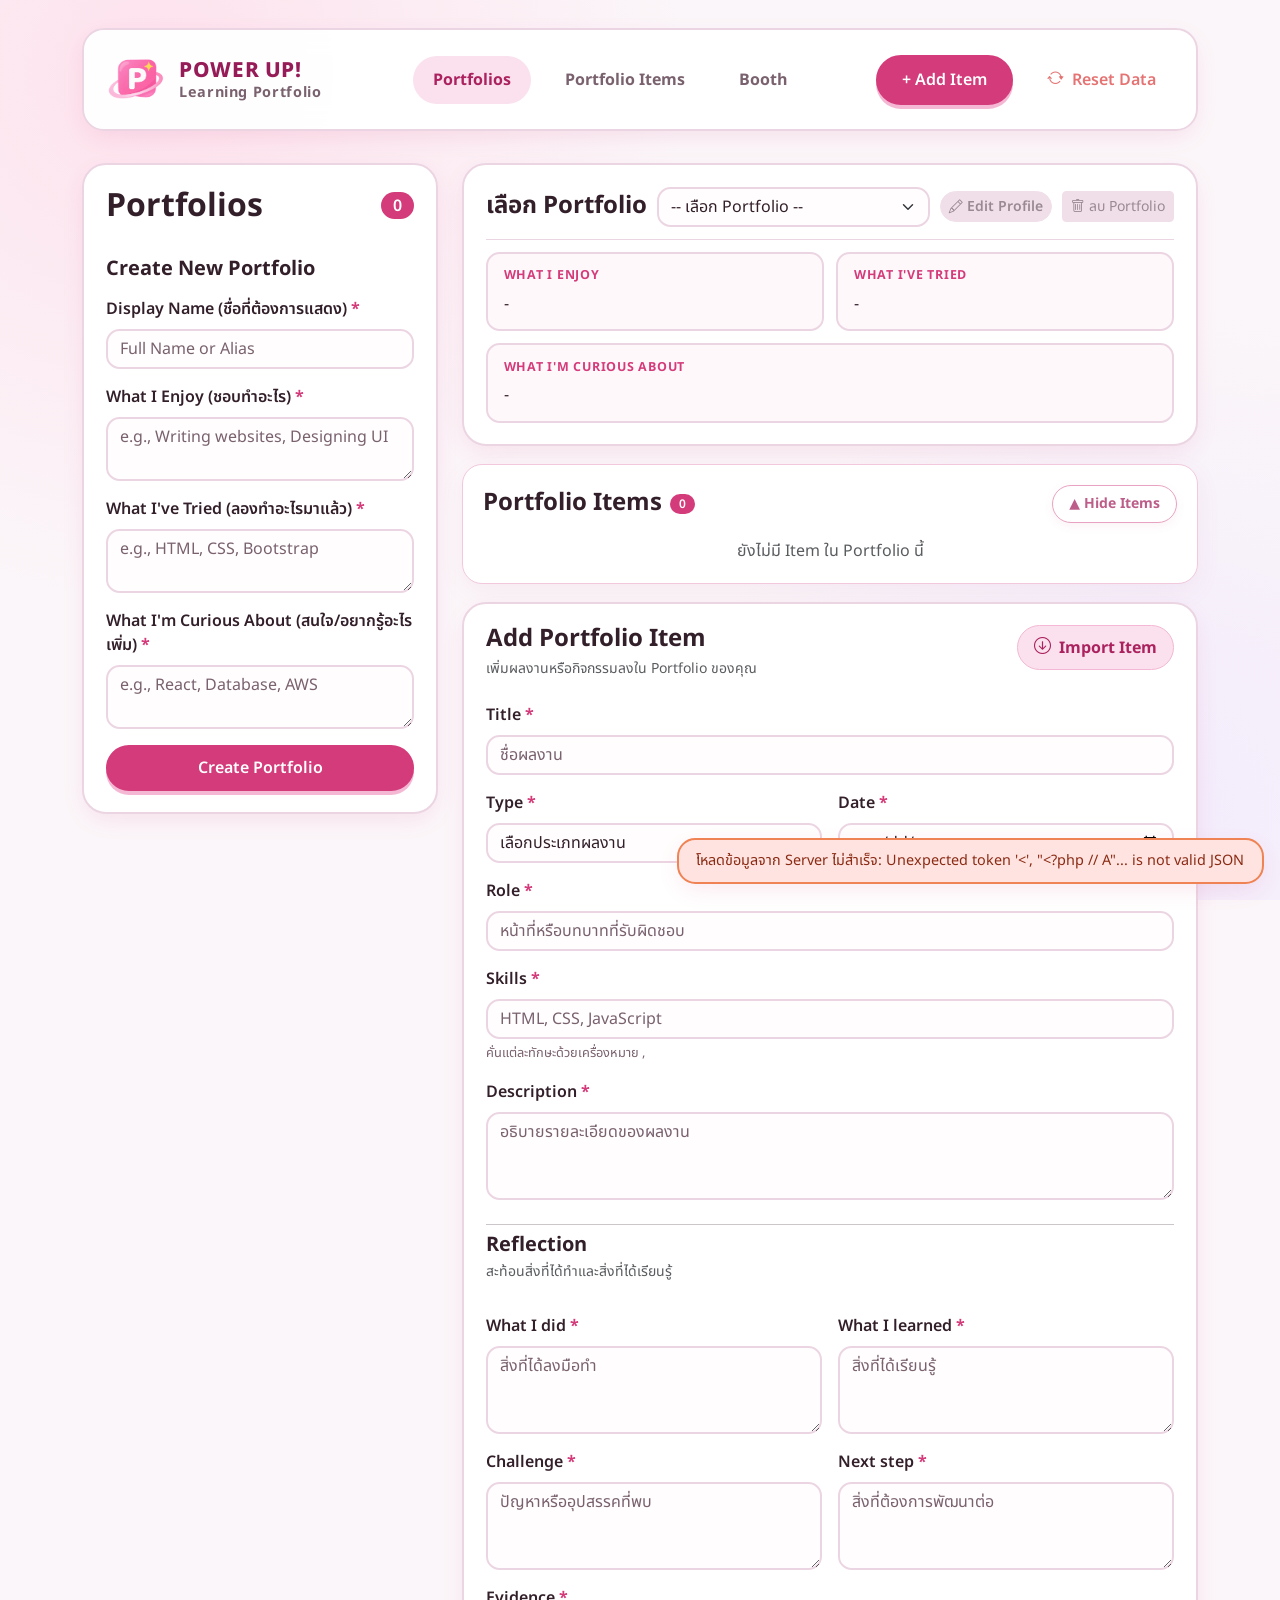
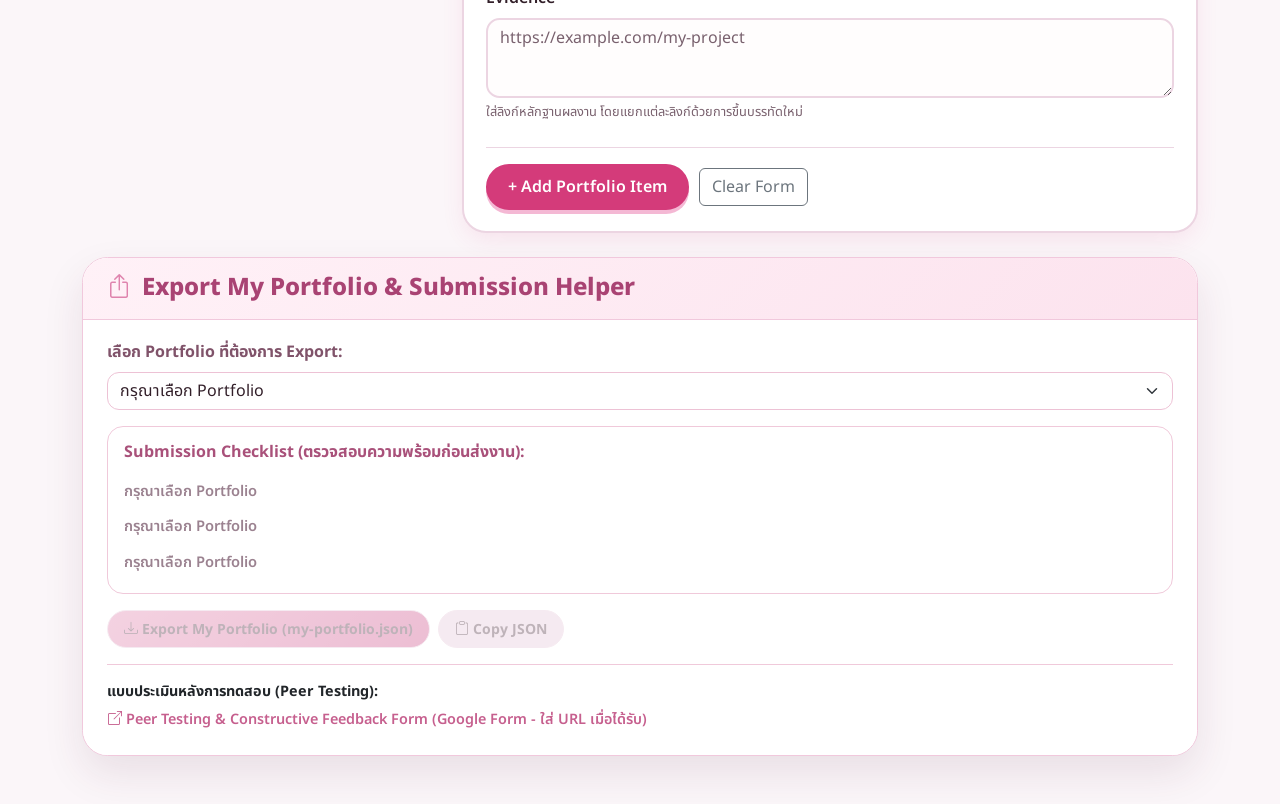
==== commit 10185758: "style: refine pink-white export helper UI" ====
--- a/index.html
+++ b/index.html
@@ -200,7 +200,7 @@
                             <h2 class="h4 fw-bold mb-0">Portfolio Items</h2>
                             <span id="portfolio-items-count" class="badge rounded-pill">0</span>
                         </div>
-                        <button class="btn btn-sm btn-outline-secondary rounded-pill px-3 toggle-items-btn"
+                        <button class="btn btn-sm rounded-pill px-3 toggle-items-btn"
                             type="button" data-bs-toggle="collapse" data-bs-target="#portfolio-items-collapse"
                             aria-expanded="true" aria-controls="portfolio-items-collapse">
                             <span class="when-opened">▲ Hide Items</span>
@@ -475,9 +475,9 @@
             </div>
         </div>
         <!-- === ส่วน Export My Portfolio & Submission Helper (Issue #26) === -->
-        <section id="export-section" class="card shadow-sm p-4 mt-4 mb-4"
-            style="border-radius: 12px; border-color: #b8e994;">
-            <h4 class="mb-3" style="color: #009432; font-weight: 600;">
+        <section id="export-section" class="card shadow-sm p-3 mt-4 mb-4 export-helper-card">
+            <div class="export-helper-inner p-4">
+            <h4 class="export-helper-title mb-3">
                 <i class="bi bi-box-arrow-up"></i> Export My Portfolio & Submission Helper
             </h4>
 
@@ -485,23 +485,17 @@
             <div class="mb-3">
                 <label for="export-source-port" class="form-label fw-bold">เลือก Portfolio ที่ต้องการ Export:</label>
                 <select id="export-source-port" class="form-select">
-                    <option value="">-- กรุณาเลือก Portfolio --</option>
+                    <option value="">กรุณาเลือก Portfolio</option>
                 </select>
             </div>
 
             <!-- Submission Checklist -->
-            <div class="card bg-light border-0 p-3 mb-3">
-                <h6 class="fw-bold mb-2">Submission Checklist (ตรวจสอบความพร้อมก่อนส่งงาน):</h6>
-                <ul class="list-unstyled mb-0" style="font-size: 0.92rem;">
-                    <li id="chk-imported-item" class="mb-1 text-danger">
-                        <span class="chk-icon">✗</span> มี Item จากเพื่อนต่างกลุ่มอย่างน้อย 1 รายการ
-                    </li>
-                    <li id="chk-reflection" class="mb-1 text-danger">
-                        <span class="chk-icon">✗</span> Item ที่นำเข้ามีข้อมูล Reflection ครบถ้วน
-                    </li>
-                    <li id="chk-evidence" class="mb-0 text-danger">
-                        <span class="chk-icon">✗</span> Item ที่นำเข้ามีหลักฐาน Evidence แนบอยู่
-                    </li>
+            <div class="submission-checklist-card p-3 mb-3">
+                <h6 class="fw-bold mb-3">Submission Checklist (ตรวจสอบความพร้อมก่อนส่งงาน):</h6>
+                <ul class="list-unstyled mb-0 submission-checklist-list">
+                    <li id="chk-imported-item" class="mb-2 text-muted">กรุณาเลือก Portfolio</li>
+                    <li id="chk-reflection" class="mb-2 text-muted">กรุณาเลือก Portfolio</li>
+                    <li id="chk-evidence" class="mb-0 text-muted">กรุณาเลือก Portfolio</li>
                 </ul>
             </div>
 
@@ -511,22 +505,23 @@
 
             <!-- ปุ่ม Export และ Copy JSON -->
             <div class="d-flex flex-wrap gap-2 mb-3">
-                <button type="button" id="btn-export-json" class="btn btn-success btn-sm px-3" disabled>
+                <button type="button" id="btn-export-json" class="btn btn-export-pink btn-sm px-3" disabled>
                     <i class="bi bi-download"></i> Export My Portfolio (my-portfolio.json)
                 </button>
-                <button type="button" id="btn-copy-json" class="btn btn-outline-secondary btn-sm px-3" disabled>
+                <button type="button" id="btn-copy-json" class="btn btn-copy-pink btn-sm px-3" disabled>
                     <i class="bi bi-clipboard"></i> Copy JSON
                 </button>
             </div>
 
             <!-- ลิงก์ไป Peer Testing & Constructive Feedback Form -->
-            <div class="border-top pt-3 mt-2">
+            <div class="peer-testing-link-wrap pt-3 mt-2">
                 <p class="mb-1 fw-bold" style="font-size: 0.9rem;">แบบประเมินหลังการทดสอบ (Peer Testing):</p>
                 <a id="peer-testing-link" href="#peer-testing-form-url" target="_blank" rel="noopener noreferrer"
                     class="btn btn-link p-0 text-decoration-none" style="font-size: 0.9rem;">
                     <i class="bi bi-box-arrow-up-right"></i> Peer Testing & Constructive Feedback Form (Google Form -
                     ใส่ URL เมื่อได้รับ)
                 </a>
+            </div>
             </div>
         </section>
     </main>
--- a/css/style.css
+++ b/css/style.css
@@ -1247,3 +1247,164 @@
     .edit-modal-actions button { width:100%; }
 }
 
+
+
+/* ===== Pink outer frame + white inner surface: Export Helper & Items toggle ===== */
+.toggle-items-btn {
+    border: 1.5px solid #e9a3c2 !important;
+    color: #c65f8e !important;
+    background: #fff !important;
+    font-weight: 700;
+    box-shadow: 0 3px 10px rgba(211, 111, 157, .09);
+    transition: transform .2s ease, box-shadow .2s ease, background .2s ease;
+}
+.toggle-items-btn:hover, .toggle-items-btn:focus-visible {
+    color: #fff !important;
+    border-color: #df83ad !important;
+    background: linear-gradient(135deg, #ef9fc1, #d978a5) !important;
+    box-shadow: 0 5px 14px rgba(211, 111, 157, .22);
+    transform: translateY(-1px);
+}
+
+.export-helper-card {
+    border: 1.5px solid #e9a3c2 !important;
+    border-radius: 1.45rem !important;
+    background: linear-gradient(135deg, #f9dce9 0%, #f4bfd6 52%, #f8dce9 100%) !important;
+    box-shadow: 0 10px 28px rgba(190, 105, 147, .16) !important;
+}
+.export-helper-inner {
+    border: 1px solid rgba(255,255,255,.95);
+    border-radius: 1.1rem;
+    background: #fff;
+    box-shadow: 0 3px 14px rgba(154, 55, 105, .06);
+}
+.export-helper-title {
+    color: #c65f8e;
+    font-weight: 800;
+}
+.export-helper-title i { color: #df83ad; margin-right: .3rem; }
+.export-helper-card .form-label { color: #80536a; }
+.export-helper-card .form-select {
+    border: 1.5px solid #edc2d5;
+    border-radius: .75rem;
+    background-color: #fff;
+}
+.export-helper-card .form-select:focus {
+    border-color: #dc8caf;
+    box-shadow: 0 0 0 .2rem rgba(220, 140, 175, .16);
+}
+.submission-checklist-card {
+    border: 1px solid #f0c9da;
+    border-radius: .95rem;
+    background: #fff;
+}
+.submission-checklist-card h6 { color: #a9517a; }
+.submission-checklist-list { font-size: .92rem; line-height: 1.55; }
+.submission-checklist-list li { padding: .15rem 0; transition: color .2s ease; }
+.submission-checklist-list .text-muted { color: #9b8290 !important; font-weight: 600; }
+.submission-checklist-list .submission-check-passed {
+    color: #145c3b !important;
+    font-weight: 800;
+}
+.submission-checklist-list .submission-check-failed {
+    color: #a51f3d !important;
+    font-weight: 800;
+}
+.btn-export-pink, .btn-copy-pink {
+    border-radius: 999px;
+    padding: .48rem 1rem;
+    font-weight: 700;
+    transition: transform .2s ease, box-shadow .2s ease, background .2s ease;
+}
+.btn-export-pink {
+    color: #fff;
+    border: 1px solid #d978a5;
+    background: linear-gradient(135deg, #e9a3c2, #d978a5);
+}
+.btn-export-pink:hover:not(:disabled) {
+    color: #fff; background: linear-gradient(135deg, #dc8caf, #ca6595);
+    box-shadow: 0 4px 12px rgba(201, 101, 149, .23); transform: translateY(-1px);
+}
+.btn-copy-pink {
+    color: #c65f8e; border: 1.5px solid #e5a0bd; background: #fff;
+}
+.btn-copy-pink:hover:not(:disabled) {
+    color: #fff; border-color: #d978a5; background: #d978a5;
+    box-shadow: 0 4px 12px rgba(201, 101, 149, .18); transform: translateY(-1px);
+}
+.btn-export-pink:disabled, .btn-copy-pink:disabled { opacity: .48; cursor: not-allowed; }
+.peer-testing-link-wrap { border-top: 1px solid #f0c9da; }
+.peer-testing-link-wrap a { color: #c65f8e !important; font-weight: 600; }
+.peer-testing-link-wrap a:hover { color: #a94375 !important; }
+#export-status-alert { border-radius: .8rem; }
+@media (max-width: 575.98px) {
+    .export-helper-card { padding: .75rem !important; }
+    .export-helper-inner { padding: 1.1rem !important; }
+    .export-helper-card .d-flex.flex-wrap.gap-2 button { width: 100%; }
+}
+
+/* Export Helper + Portfolio Items — match Import modal styling */
+#export-section.export-helper-card {
+    box-sizing: border-box !important;
+    padding: 0 !important;
+    border: 1px solid #f1c8dc !important;
+    border-radius: 1.6rem !important;
+    background: #fff !important;
+    box-shadow: 0 18px 40px rgba(75, 30, 55, .10) !important;
+    overflow: hidden !important;
+}
+
+/* White content area: no nested pink frame, no gradient ring */
+#export-section .export-helper-inner,
+#export-section.export-helper-card > .export-helper-inner {
+    box-sizing: border-box !important;
+    margin: 0 !important;
+    padding: clamp(1rem, 2.5vw, 1.5rem) !important;
+    border: 0 !important;
+    border-radius: 0 !important;
+    background: #fff !important;
+    box-shadow: none !important;
+}
+
+/* Pink Import-style section header */
+#export-section .export-helper-title {
+    margin: calc(clamp(1rem, 2.5vw, 1.5rem) * -1) calc(clamp(1rem, 2.5vw, 1.5rem) * -1) 1.25rem !important;
+    padding: 1rem clamp(1rem, 2.5vw, 1.5rem) !important;
+    border: 0 !important;
+    border-bottom: 1px solid #f1c8dc !important;
+    border-radius: 0 !important;
+    background: linear-gradient(135deg, #fff1f7, #fce3ee) !important;
+    color: #a94373 !important;
+}
+
+#export-section .submission-checklist-card {
+    border: 1px solid #f0c9da !important;
+    border-radius: 1rem !important;
+    background: #fff !important;
+}
+
+#portfolio-items-section.items-panel {
+    padding: 1.25rem !important;
+    border: 1px solid #f1c8dc !important;
+    border-radius: 1.25rem !important;
+    background: #fff !important;
+    box-shadow: 0 8px 24px rgba(190, 105, 147, .08) !important;
+}
+
+#portfolio-items-section .toggle-items-btn {
+    padding: .45rem 1rem !important;
+    border: 1px solid #e9a3c2 !important;
+    border-radius: 999px !important;
+    background: #fff !important;
+    color: #bd5d89 !important;
+    font-weight: 700;
+    transition: .18s ease;
+}
+#portfolio-items-section .toggle-items-btn:hover,
+#portfolio-items-section .toggle-items-btn:focus-visible {
+    border-color: #d978a5 !important;
+    background: #fff0f6 !important;
+    color: #a94373 !important;
+    box-shadow: 0 4px 12px rgba(211, 111, 157, .16) !important;
+    transform: translateY(-1px);
+}
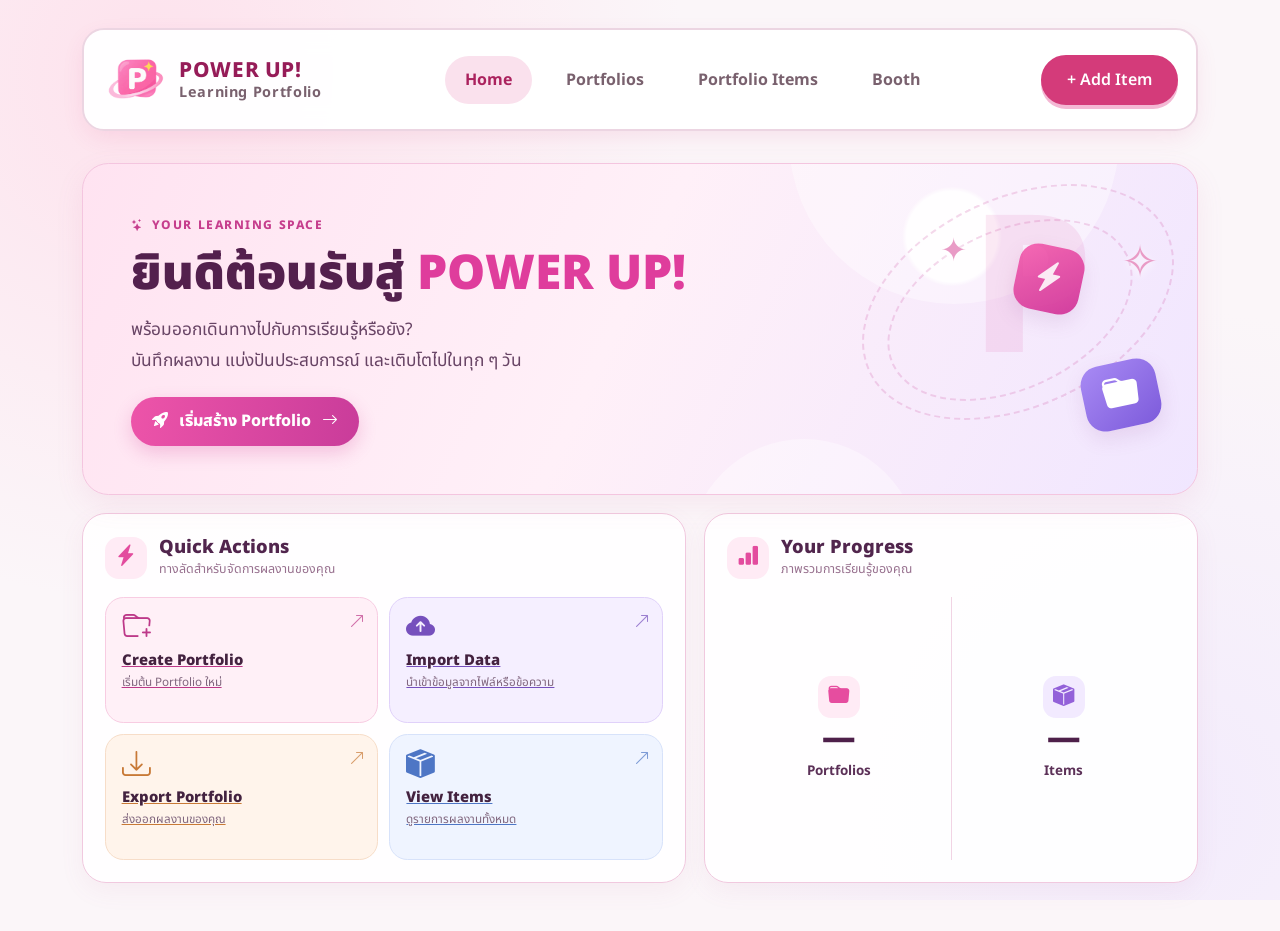
==== commit 752395f3: "Add page home and fix navbar" ====
--- a/index.html
+++ b/index.html
@@ -1,538 +1,79 @@
 <!DOCTYPE html>
-<html lang="en">
-
+<html lang="th">
 <head>
     <meta charset="UTF-8">
     <meta name="viewport" content="width=device-width, initial-scale=1.0">
-    <title>POWER UP! - Portfolio</title>
-
-    <!-- Google Fonts: Noto Sans Thai -->
+    <title>POWER UP! - Welcome</title>
     <link rel="preconnect" href="https://fonts.googleapis.com">
     <link rel="preconnect" href="https://fonts.gstatic.com" crossorigin>
-    <link href="https://fonts.googleapis.com/css2?family=Noto+Sans+Thai:wght@300;400;500;600;700&display=swap"
-        rel="stylesheet">
-    <!-- Bootstrap CSS -->
+    <link href="https://fonts.googleapis.com/css2?family=Noto+Sans+Thai:wght@300;400;500;600;700&display=swap" rel="stylesheet">
     <link href="https://cdn.jsdelivr.net/npm/bootstrap@5.3.3/dist/css/bootstrap.min.css" rel="stylesheet">
     <link rel="stylesheet" href="https://cdn.jsdelivr.net/npm/bootstrap-icons@1.11.3/font/bootstrap-icons.min.css">
     <link rel="stylesheet" href="css/style.css">
 </head>
-
 <body>
-    <!-- top navbar -->
     <header class="site-header">
         <div class="container-xl">
             <nav class="navbar navbar-expand-lg app-nav">
-
-                <!-- Brand -->
                 <a class="navbar-brand brand-link" href="index.html" aria-label="POWER UP Home">
-
                     <img src="assets/logo.png" alt="POWER UP Logo" class="brand-logo">
-
-                    <span class="brand-copy">
-                        <strong>POWER UP!</strong>
-                        <small>Learning Portfolio</small>
-                    </span>
+                    <span class="brand-copy"><strong>POWER UP!</strong><small>Learning Portfolio</small></span>
                 </a>
-
-                <!-- Mobile actions -->
                 <div class="mobile-nav-actions">
-                    <button class="btn btn-accent nav-add-btn" type="button" data-scroll-target="add-item-section">
-                        + Add Item
-                    </button>
-
-                    <button class="navbar-toggler" type="button" data-bs-toggle="collapse" data-bs-target="#mainNavbar"
-                        aria-controls="mainNavbar" aria-expanded="false" aria-label="Toggle navigation">
+                    <a class="btn btn-accent nav-add-btn" href="portfolio.html#portfolio-form">+ Add Item</a>
+                    <button class="navbar-toggler" type="button" data-bs-toggle="collapse" data-bs-target="#mainNavbar" aria-controls="mainNavbar" aria-expanded="false" aria-label="Toggle navigation">
                         <span class="navbar-toggler-icon"></span>
                     </button>
                 </div>
-
-                <!-- Navigation -->
                 <div class="collapse navbar-collapse" id="mainNavbar">
-
                     <ul class="navbar-nav mx-auto">
-
-                        <li class="nav-item">
-                            <a class="nav-link active" href="#portfolios-section">
-                                Portfolios
-                            </a>
-                        </li>
-
-                        <li class="nav-item">
-                            <a class="nav-link" href="#portfolio-items-section">
-                                Portfolio Items
-                            </a>
-                        </li>
-
-                        <li class="nav-item">
-                            <a class="nav-link" href="booth.html">
-                                Booth
-                            </a>
-                        </li>
-
+                        <li class="nav-item"><a class="nav-link active" href="index.html">Home</a></li>
+                        <li class="nav-item"><a class="nav-link" href="portfolio.html#portfolios-section">Portfolios</a></li>
+                        <li class="nav-item"><a class="nav-link" href="portfolio.html#portfolio-items-section">Portfolio Items</a></li>
+                        <li class="nav-item"><a class="nav-link" href="booth.html">Booth</a></li>
                     </ul>
-
-                    <!-- Desktop actions -->
                     <div class="desktop-nav-actions">
-
-                        <button class="btn btn-accent nav-add-btn" type="button" data-scroll-target="add-item-section">
-                            + Add Item
-                        </button>
-
-                        <button id="btn-reset-data" class="btn btn-reset" type="button">
-                            <i class="bi bi-arrow-repeat"></i>
-                            Reset Data
-                        </button>
-
+                        <a class="btn btn-accent nav-add-btn" href="portfolio.html#portfolio-form">+ Add Item</a>
                     </div>
-
-                    <!-- Mobile Reset -->
-                    <div class="mobile-reset">
-                        <button type="button" class="btn btn-reset">
-                            <i class="bi bi-arrow-repeat"></i>
-                            Reset Data
-                        </button>
-                    </div>
-
                 </div>
             </nav>
         </div>
     </header>
 
+    <main class="container-xl py-4">
+        <section class="home-dashboard mb-4" id="home-section" aria-labelledby="home-title">
+            <div class="home-hero">
+                <div class="home-hero-content">
+                    <span class="home-eyebrow"><i class="bi bi-stars"></i> YOUR LEARNING SPACE</span>
+                    <h1 id="home-title">ยินดีต้อนรับสู่ <span>POWER UP!</span></h1>
+                    <p>พร้อมออกเดินทางไปกับการเรียนรู้หรือยัง?<br class="d-none d-md-block">บันทึกผลงาน แบ่งปันประสบการณ์ และเติบโตไปในทุก ๆ วัน</p>
+                    <a class="btn home-primary-btn" href="portfolio.html#portfolio-form"><i class="bi bi-rocket-takeoff-fill"></i> เริ่มสร้าง Portfolio <i class="bi bi-arrow-right"></i></a>
+                </div>
+                <div class="home-hero-decoration" aria-hidden="true"><div class="hero-orbit orbit-one"></div><div class="hero-orbit orbit-two"></div><div class="hero-sticker"><i class="bi bi-lightning-charge-fill"></i></div><div class="hero-folder"><i class="bi bi-folder-fill"></i></div><div class="hero-star star-one">✦</div><div class="hero-star star-two">✧</div><div class="hero-big-p">P</div></div>
+            </div>
 
-    <!-- main content -->
-    <main class="container-xl py-4">
-        <!-- พื้นที่สำหรับแจ้งเตือน toast -->
-        <div id="toast-area" class="toast-area" aria-live="polite"></div>
-
-        <div class="row g-4">
-            <!-- sidebar ฝั่งซ้าย - สร้างและเลือก portfolio -->
-            <aside class="col-lg-4">
-                <section class="panel">
-                    <h2 class="h2 fw-bold d-flex justify-content-between align-items-center mb-3">
-                        Portfolios
-                        <span class="badge text-bg-secondary fs-6" id="portfolio-count">0</span>
-                    </h2>
-
-                    <!-- รายการ portfolio ที่สร้างแล้ว -->
-                    <div id="portfolio-list" class="list-group list-group-flush mb-3"></div>
-                    <h3 class="h5 fw-bold mt-2 mb-3">Create New Portfolio</h3>
-
-                    <form id="portfolio-form" novalidate>
-                        <div class="mb-3">
-                            <label class="form-label fw-semibold" for="p-name">
-                                Display Name (ชื่อที่ต้องการแสดง) <span class="req">*</span>
-                            </label>
-                            <input class="form-control" id="p-name" name="name" type="text" maxlength="60"
-                                placeholder="Full Name or Alias" required>
-                            <div class="invalid-feedback">Please enter display name</div>
-                        </div>
-
-                        <div class="mb-3">
-                            <label class="form-label fw-semibold" for="p-enjoy">
-                                What I Enjoy (ชอบทำอะไร) <span class="req">*</span>
-                            </label>
-                            <textarea class="form-control" id="p-enjoy" name="enjoy" rows="2"
-                                placeholder="e.g., Writing websites, Designing UI" required></textarea>
-                            <div class="invalid-feedback">Please enter what you enjoy doing</div>
-                        </div>
-
-                        <div class="mb-3">
-                            <label class="form-label fw-semibold" for="p-tried">
-                                What I've Tried (ลองทำอะไรมาแล้ว) <span class="req">*</span>
-                            </label>
-                            <textarea class="form-control" id="p-tried" name="tried" rows="2"
-                                placeholder="e.g., HTML, CSS, Bootstrap" required></textarea>
-                            <div class="invalid-feedback">Please enter what you have tried</div>
-                        </div>
-
-                        <div class="mb-3">
-                            <label class="form-label fw-semibold" for="p-curious">
-                                What I'm Curious About (สนใจ/อยากรู้อะไรเพิ่ม) <span class="req">*</span>
-                            </label>
-                            <textarea class="form-control" id="p-curious" name="curious" rows="2"
-                                placeholder="e.g., React, Database, AWS" required></textarea>
-                            <div class="invalid-feedback">Please enter what you are curious about</div>
-                        </div>
-
-                        <button class="btn btn-accent w-100" type="submit">Create Portfolio</button>
-                    </form>
-                </section>
-            </aside>
-
-            <!-- ฝั่งขวา - Profile, Portfolio Items และ Add Portfolio Item -->
-            <section class="col-lg-8 main-column">
-
-                <!-- Profile -->
-                <div id="portfolios-section">
-                    <div class="panel profile-panel" id="profile-panel">
-                        <div class="profile-header">
-                            <h2 id="profile-name" class="h4 fw-bold mb-0">เลือก Portfolio</h2>
-                            <select id="portfolio-select" class="form-select">
-                                <option value="" disabled selected>-- เลือก Portfolio --</option>
-                            </select>
-                            <button type="button" id="btn-edit-profile" class="btn btn-edit-profile btn-sm text-nowrap" disabled>
-                                <i class="bi bi-pencil"></i> Edit Profile
-                            </button>
-                            <!-- ปุ่มลบ Portfolio; PHP จะตรวจสอบรหัสผ่านก่อนลบจริง -->
-                            <button type="button" id="btn-delete-portfolio" class="btn btn-outline-danger btn-sm text-nowrap" disabled>
-                                <i class="bi bi-trash"></i> ลบ Portfolio
-                            </button>
-                        </div>
-                        <div class="profile-item">
-                            <small>WHAT I ENJOY</small>
-                            <p id="view-what-enjoy">-</p>
-                        </div>
-                        <div class="profile-item">
-                            <small>WHAT I'VE TRIED</small>
-                            <p id="view-what-tried">-</p>
-                        </div>
-                        <div class="profile-item profile-item-full">
-                            <small>WHAT I'M CURIOUS ABOUT</small>
-                            <p id="view-what-curious">-</p>
-                        </div>
-                    </div>
-                </div>
-
-                <!-- Portfolio Items -->
-                <section class="panel items-panel" id="portfolio-items-section">
-                    <div class="d-flex flex-wrap justify-content-between align-items-center gap-2 mb-3">
-                        <div class="d-flex align-items-center gap-2">
-                            <h2 class="h4 fw-bold mb-0">Portfolio Items</h2>
-                            <span id="portfolio-items-count" class="badge rounded-pill">0</span>
-                        </div>
-                        <button class="btn btn-sm rounded-pill px-3 toggle-items-btn"
-                            type="button" data-bs-toggle="collapse" data-bs-target="#portfolio-items-collapse"
-                            aria-expanded="true" aria-controls="portfolio-items-collapse">
-                            <span class="when-opened">▲ Hide Items</span>
-                            <span class="when-closed">▼ Show Items</span>
-                        </button>
-                    </div>
-
-                    <div class="collapse show" id="portfolio-items-collapse">
-                        <div id="portfolio-items-list" class="items-grid">
-                            <div class="empty-state">
-                                <h3 class="h5 fw-bold mb-1">ยังไม่มีผลงานใน Portfolio นี้</h3>
-                                <p class="text-muted small mb-3">เริ่มต้นบันทึกการเรียนรู้และโปรเจกต์แรกของคุณได้เลย</p>
-                                <a href="#item-title" class="btn btn-accent btn-sm">+ Add First Item</a>
-                            </div>
-                        </div>
+            <div class="home-dashboard-grid">
+                <section class="home-quick-panel">
+                    <div class="home-section-heading"><span class="heading-icon"><i class="bi bi-lightning-charge-fill"></i></span><div><h2>Quick Actions</h2><p>ทางลัดสำหรับจัดการผลงานของคุณ</p></div></div>
+                    <div class="home-quick-grid">
+                        <a class="quick-action quick-pink" href="portfolio.html#portfolio-form"><span class="quick-icon"><i class="bi bi-folder-plus"></i></span><span class="quick-title">Create Portfolio</span><span class="quick-subtitle">เริ่มต้น Portfolio ใหม่</span><i class="bi bi-arrow-up-right quick-arrow"></i></a>
+                        <a class="quick-action quick-purple" href="portfolio.html#btn-import-item"><span class="quick-icon"><i class="bi bi-cloud-arrow-up-fill"></i></span><span class="quick-title">Import Data</span><span class="quick-subtitle">นำเข้าข้อมูลจากไฟล์หรือข้อความ</span><i class="bi bi-arrow-up-right quick-arrow"></i></a>
+                        <a class="quick-action quick-orange" href="portfolio.html#export-section"><span class="quick-icon"><i class="bi bi-download"></i></span><span class="quick-title">Export Portfolio</span><span class="quick-subtitle">ส่งออกผลงานของคุณ</span><i class="bi bi-arrow-up-right quick-arrow"></i></a>
+                        <a class="quick-action quick-blue" href="portfolio.html#portfolio-items-section"><span class="quick-icon"><i class="bi bi-box-seam-fill"></i></span><span class="quick-title">View Items</span><span class="quick-subtitle">ดูรายการผลงานทั้งหมด</span><i class="bi bi-arrow-up-right quick-arrow"></i></a>
                     </div>
                 </section>
-
-                <!-- Add Portfolio Item -->
-                <div class="panel add-item-panel" id="add-item-section">
-                    <div class="d-flex flex-wrap justify-content-between align-items-start gap-2 mb-4">
-                        <div>
-                            <h2 class="h4 fw-bold mb-1">Add Portfolio Item</h2>
-                            <p class="text-muted small mb-0">
-                                เพิ่มผลงานหรือกิจกรรมลงใน Portfolio ของคุณ
-                            </p>
-                        </div>
-                        <button type="button" class="btn rounded-pill px-3" id="btn-import-item">
-                            <i class="bi bi-arrow-down-circle"></i>
-                            Import Item
-                        </button>
+                <section class="home-progress-panel">
+                    <div class="home-section-heading"><span class="heading-icon"><i class="bi bi-bar-chart-fill"></i></span><div><h2>Your Progress</h2><p>ภาพรวมการเรียนรู้ของคุณ</p></div></div>
+                    <div class="home-stats">
+                        <div class="home-stat"><span class="stat-icon stat-pink"><i class="bi bi-folder-fill"></i></span><strong id="home-portfolio-total">—</strong><span>Portfolios</span></div>
+                        <div class="home-stat"><span class="stat-icon stat-purple"><i class="bi bi-box-seam-fill"></i></span><strong id="home-item-total">—</strong><span>Items</span></div>
                     </div>
-
-                    <form id="item-form" novalidate>
-                        <div class="row g-3">
-                            <!-- Title -->
-                            <div class="col-12">
-                                <label for="item-title" class="form-label fw-semibold">
-                                    Title <span class="req">*</span>
-                                </label>
-                                <input type="text" class="form-control" id="item-title" name="title"
-                                    placeholder="ชื่อผลงาน" required>
-                                <div class="invalid-feedback">Please enter item title</div>
-                            </div>
-
-                            <!-- Type -->
-                            <div class="col-md-6">
-                                <label for="item-type" class="form-label fw-semibold">
-                                    Type <span class="req">*</span>
-                                </label>
-                                <select class="form-select" id="item-type" name="type" required>
-                                    <option value="" selected disabled>เลือกประเภทผลงาน</option>
-                                    <option value="Course Assignment">Course Assignment</option>
-                                    <option value="Club Activity">Club Activity</option>
-                                    <option value="Personal Project">Personal Project</option>
-                                    <option value="Workshop">Workshop</option>
-                                    <option value="Competition">Competition</option>
-                                    <option value="Other">Other</option>
-                                </select>
-                                <div class="invalid-feedback">Please select item type</div>
-                            </div>
-
-                            <!-- Date -->
-                            <div class="col-md-6">
-                                <label for="item-date" class="form-label fw-semibold">
-                                    Date <span class="req">*</span>
-                                </label>
-                                <input type="date" class="form-control" id="item-date" name="date" required>
-                                <div class="invalid-feedback">Please select a date</div>
-                            </div>
-
-                            <!-- Role -->
-                            <div class="col-12">
-                                <label for="item-role" class="form-label fw-semibold">
-                                    Role <span class="req">*</span>
-                                </label>
-                                <input type="text" class="form-control" id="item-role" name="role"
-                                    placeholder="หน้าที่หรือบทบาทที่รับผิดชอบ" required>
-                                <div class="invalid-feedback">Please enter your role</div>
-                            </div>
-
-                            <!-- Skills -->
-                            <div class="col-12">
-                                <label for="item-skills" class="form-label fw-semibold">
-                                    Skills <span class="req">*</span>
-                                </label>
-                                <input type="text" class="form-control" id="item-skills" name="skills"
-                                    placeholder="HTML, CSS, JavaScript" required>
-                                <small class="hint">คั่นแต่ละทักษะด้วยเครื่องหมาย ,</small>
-                                <div class="invalid-feedback">Please enter at least one skill</div>
-                            </div>
-
-                            <!-- Description -->
-                            <div class="col-12">
-                                <label for="item-description" class="form-label fw-semibold">
-                                    Description <span class="req">*</span>
-                                </label>
-                                <textarea class="form-control" id="item-description" name="description" rows="3"
-                                    placeholder="อธิบายรายละเอียดของผลงาน" required></textarea>
-                                <div class="invalid-feedback">Please enter description</div>
-                            </div>
-
-                            <!-- Reflection -->
-                            <div class="col-12">
-                                <hr class="my-2">
-                                <h3 class="h5 fw-bold mb-1">Reflection</h3>
-                                <p class="text-muted small">
-                                    สะท้อนสิ่งที่ได้ทำและสิ่งที่ได้เรียนรู้
-                                </p>
-                            </div>
-
-                            <!-- What I did -->
-                            <div class="col-md-6">
-                                <label for="item-what-did" class="form-label fw-semibold">
-                                    What I did <span class="req">*</span>
-                                </label>
-                                <textarea class="form-control" id="item-what-did" name="whatIDid" rows="3"
-                                    placeholder="สิ่งที่ได้ลงมือทำ" required></textarea>
-                                <div class="invalid-feedback">Please enter what you did</div>
-                            </div>
-
-                            <!-- What I learned -->
-                            <div class="col-md-6">
-                                <label for="item-what-learned" class="form-label fw-semibold">
-                                    What I learned <span class="req">*</span>
-                                </label>
-                                <textarea class="form-control" id="item-what-learned" name="whatILearned" rows="3"
-                                    placeholder="สิ่งที่ได้เรียนรู้" required></textarea>
-                                <div class="invalid-feedback">Please enter what you learned</div>
-                            </div>
-
-                            <!-- Challenge -->
-                            <div class="col-md-6">
-                                <label for="item-challenge" class="form-label fw-semibold">
-                                    Challenge <span class="req">*</span>
-                                </label>
-                                <textarea class="form-control" id="item-challenge" name="challenge" rows="3"
-                                    placeholder="ปัญหาหรืออุปสรรคที่พบ" required></textarea>
-                                <div class="invalid-feedback">Please enter challenge</div>
-                            </div>
-
-                            <!-- Next step -->
-                            <div class="col-md-6">
-                                <label for="item-next-step" class="form-label fw-semibold">
-                                    Next step <span class="req">*</span>
-                                </label>
-                                <textarea class="form-control" id="item-next-step" name="nextStep" rows="3"
-                                    placeholder="สิ่งที่ต้องการพัฒนาต่อ" required></textarea>
-                                <div class="invalid-feedback">Please enter next step</div>
-                            </div>
-
-                            <!-- Evidence -->
-                            <div class="col-12">
-                                <label for="item-evidence" class="form-label fw-semibold">
-                                    Evidence <span class="req">*</span>
-                                </label>
-                                <textarea class="form-control" id="item-evidence" name="evidence" rows="2"
-                                    placeholder="https://example.com/my-project" required></textarea>
-                                <small class="hint">
-                                    ใส่ลิงก์หลักฐานผลงาน โดยแยกแต่ละลิงก์ด้วยการขึ้นบรรทัดใหม่
-                                </small>
-                                <div class="invalid-feedback">Please enter at least one valid URL</div>
-                            </div>
-                        </div>
-
-                        <!-- Buttons -->
-                        <div class="add-item-actions mt-4 pt-3">
-                            <button type="submit" class="btn btn-accent">
-                                + Add Portfolio Item
-                            </button>
-                            <button type="reset" class="btn btn-outline-secondary">
-                                Clear Form
-                            </button>
-                        </div>
-
-                        <!-- กล่องสำหรับแสดงสถานะการบันทึกสำเร็จ -->
-                        <div id="save-status-message" class="alert mt-3" style="display: none;"></div>
-                    </form>
-                </div>
-
-            </section>
-        </div>
-        <!-- Import Portfolio Item Modal -->
-        <div class="modal fade" id="import-modal" tabindex="-1" aria-labelledby="import-modal-title" aria-hidden="true">
-            <div class="modal-dialog modal-dialog-centered modal-xl modal-dialog-scrollable">
-                <div class="modal-content import-modal-content">
-                    <div class="modal-header border-0 pb-2">
-                        <div class="d-flex align-items-center gap-3">
-                            <div class="import-modal-icon"><i class="bi bi-cloud-arrow-up-fill"></i></div>
-                            <div><h2 class="modal-title fw-bold" id="import-modal-title">Import Portfolio</h2><p class="text-muted mb-0">นำผลงานเข้าสู่ Portfolio ของคุณได้อย่างรวดเร็ว</p></div>
-                        </div>
-                        <button type="button" class="btn-close align-self-start" data-bs-dismiss="modal" aria-label="Close"></button>
-                    </div>
-                    <div class="modal-body pt-3">
-                        <div class="mb-4">
-                            <label for="import-target-port" class="form-label fw-bold">Portfolio ปลายทาง</label>
-                            <select id="import-target-port" class="form-select"><option value="">กำลังโหลด Portfolio...</option></select>
-                            <small class="text-muted">ระบบเลือก Portfolio ที่กำลังเปิดอยู่ให้อัตโนมัติ สามารถเปลี่ยนปลายทางได้</small>
-                        </div>
-                        <div class="row g-3 mb-4">
-                            <div class="col-md-6"><button type="button" class="import-method-card active w-100" id="btn-paste-mode"><i class="bi bi-file-earmark-code"></i><span><strong>Paste JSON</strong><small>วางข้อมูล JSON ของผลงาน</small></span><i class="bi bi-check-circle-fill method-check"></i></button></div>
-                            <div class="col-md-6"><button type="button" class="import-method-card w-100" id="btn-upload-mode"><i class="bi bi-file-earmark-arrow-up"></i><span><strong>Upload File</strong><small>เลือกไฟล์ .json จากเครื่อง</small></span><i class="bi bi-check-circle-fill method-check"></i></button></div>
-                        </div>
-                        <div id="import-upload-panel" class="d-none mb-3">
-                            <label class="form-label fw-bold" for="import-file-input">เลือกไฟล์ JSON</label>
-                            <div id="import-drop-zone" class="import-drop-zone text-center"><i class="bi bi-cloud-arrow-up fs-1"></i><p class="mb-2">เลือกไฟล์ .json จากเครื่อง หรือลากไฟล์มาวางที่นี่</p><input type="file" id="import-file-input" accept=".json,application/json" class="form-control"></div>
-                        </div>
-                        <div class="d-flex justify-content-between align-items-center gap-2 mb-2 flex-wrap">
-                            <label for="import-textarea" class="form-label fw-bold mb-0">JSON Data <span class="text-danger">*</span></label>
-                            <button type="button" id="btn-download-sample" class="btn btn-sm btn-outline-secondary rounded-pill"><i class="bi bi-download"></i> ตัวอย่าง JSON</button>
-                        </div>
-                        <textarea id="import-textarea" class="form-control font-monospace import-json-editor" rows="7" placeholder="วางข้อมูล JSON ของผลงานที่นี่..."></textarea>
-                        <div class="d-flex justify-content-between align-items-center flex-wrap gap-2 mt-2"><small class="text-muted"><i class="bi bi-info-circle"></i> รองรับไฟล์ .json หรือวางข้อมูล JSON ได้โดยตรง</small><span class="badge rounded-pill text-bg-success">ตรวจสอบก่อน Import</span></div>
-                        <div id="import-error-alert" class="alert alert-danger d-none py-2 px-3 mt-3 mb-3" role="alert"></div>
-                        <div id="import-preview-box" class="import-preview-card my-3 d-none">
-                            <div class="import-preview-heading">
-                                <div class="import-preview-heading-icon"><i class="bi bi-clipboard2-check"></i></div>
-                                <div>
-                                    <h6 class="fw-bold mb-1">ตัวอย่างข้อมูลที่จะนำเข้า</h6>
-                                    <span class="import-preview-subtitle">Preview · ตรวจสอบรายละเอียดก่อนบันทึก</span>
-                                </div>
-                                <span class="import-preview-status"><i class="bi bi-check-circle-fill"></i> Validated</span>
-                            </div>
-                            <div class="import-preview-grid">
-                                <div class="import-preview-field">
-                                    <span class="import-preview-label"><i class="bi bi-hash"></i>ID</span>
-                                    <strong id="prev-id">-</strong>
-                                </div>
-                                <div class="import-preview-field">
-                                    <span class="import-preview-label"><i class="bi bi-card-heading"></i> Title</span>
-                                    <strong id="prev-title">-</strong>
-                                </div>
-                                <div class="import-preview-field">
-                                    <span class="import-preview-label"><i class="bi bi-folder2"></i> Type</span>
-                                    <strong id="prev-type">-</strong>
-                                </div>
-                                <div class="import-preview-field">
-                                    <span class="import-preview-label">
-                                        <i class="bi bi-calendar-event"></i> Date
-                                    </span>
-                                    <strong id="prev-date">-</strong>
-                                </div>
-                                <div class="import-preview-field import-preview-field-wide">
-                                    <span class="import-preview-label"><i class="bi bi-stars"></i> Skills</span>
-                                    <strong id="prev-skills">-</strong>
-                                </div>
-                            </div>
-                        </div>
-                        <div id="import-status-box" class="alert d-none py-2 px-3 mt-3 mb-0" role="alert"><span id="import-status-text"></span><button type="button" id="btn-retry-import" class="btn btn-sm btn-warning ms-2 py-0 d-none">ลองใหม่</button></div>
-                    </div>
-                    <div class="modal-footer border-0 pt-2">
-                        <button type="button"
-                            class="btn btn-outline-secondary rounded-pill px-4"
-                            data-bs-dismiss="modal">
-                            ยกเลิก
-                        </button>
-                    
-                        <button type="button"
-                            id="btn-preview-json"
-                            class="btn btn-validate rounded-pill px-4">
-                            <i class="bi bi-eye"></i> Validate &amp; Preview
-                        </button>
-                    
-                        <button type="button"
-                            id="btn-confirm-import"
-                            class="btn btn-accent rounded-pill px-4"
-                            disabled>
-                            <i class="bi bi-check-lg"></i> Import
-                        </button>
-                    </div>
-                </div>
-            </div>
-        </div>
-        <!-- === ส่วน Export My Portfolio & Submission Helper (Issue #26) === -->
-        <section id="export-section" class="card shadow-sm p-3 mt-4 mb-4 export-helper-card">
-            <div class="export-helper-inner p-4">
-            <h4 class="export-helper-title mb-3">
-                <i class="bi bi-box-arrow-up"></i> Export My Portfolio & Submission Helper
-            </h4>
-
-            <!-- เลือก Portfolio ที่ต้องการ Export -->
-            <div class="mb-3">
-                <label for="export-source-port" class="form-label fw-bold">เลือก Portfolio ที่ต้องการ Export:</label>
-                <select id="export-source-port" class="form-select">
-                    <option value="">กรุณาเลือก Portfolio</option>
-                </select>
-            </div>
-
-            <!-- Submission Checklist -->
-            <div class="submission-checklist-card p-3 mb-3">
-                <h6 class="fw-bold mb-3">Submission Checklist (ตรวจสอบความพร้อมก่อนส่งงาน):</h6>
-                <ul class="list-unstyled mb-0 submission-checklist-list">
-                    <li id="chk-imported-item" class="mb-2 text-muted">กรุณาเลือก Portfolio</li>
-                    <li id="chk-reflection" class="mb-2 text-muted">กรุณาเลือก Portfolio</li>
-                    <li id="chk-evidence" class="mb-0 text-muted">กรุณาเลือก Portfolio</li>
-                </ul>
-            </div>
-
-            <!-- แจ้งเตือนสถานะการ Copy / Export -->
-            <div id="export-status-alert" class="alert alert-success d-none py-2 px-3 mb-3" role="alert"
-                style="font-size: 0.9rem;"></div>
-
-            <!-- ปุ่ม Export และ Copy JSON -->
-            <div class="d-flex flex-wrap gap-2 mb-3">
-                <button type="button" id="btn-export-json" class="btn btn-export-pink btn-sm px-3" disabled>
-                    <i class="bi bi-download"></i> Export My Portfolio (my-portfolio.json)
-                </button>
-                <button type="button" id="btn-copy-json" class="btn btn-copy-pink btn-sm px-3" disabled>
-                    <i class="bi bi-clipboard"></i> Copy JSON
-                </button>
-            </div>
-
-            <!-- ลิงก์ไป Peer Testing & Constructive Feedback Form -->
-            <div class="peer-testing-link-wrap pt-3 mt-2">
-                <p class="mb-1 fw-bold" style="font-size: 0.9rem;">แบบประเมินหลังการทดสอบ (Peer Testing):</p>
-                <a id="peer-testing-link" href="#peer-testing-form-url" target="_blank" rel="noopener noreferrer"
-                    class="btn btn-link p-0 text-decoration-none" style="font-size: 0.9rem;">
-                    <i class="bi bi-box-arrow-up-right"></i> Peer Testing & Constructive Feedback Form (Google Form -
-                    ใส่ URL เมื่อได้รับ)
-                </a>
-            </div>
+                </section>
             </div>
         </section>
     </main>
 
-    <!-- scripts -->
     <script src="https://cdn.jsdelivr.net/npm/bootstrap@5.3.3/dist/js/bootstrap.bundle.min.js"></script>
-    <script src="app.js"></script>
-    <script src="js/portfolio-transfer.js"></script>
-    <script src="js/challenges.config.js"></script>
-    <script src="js/export-generator.js"></script>
-    <script src="js/reflection-validator.js"></script>
+    <script src="home.js"></script>
 </body>
-
-</html>+</html>
--- a/css/style.css
+++ b/css/style.css
@@ -1186,6 +1186,55 @@
     font-weight: 650;
     overflow-wrap: anywhere;
 }
+ .import-preview-items-list {
+    display: grid;
+    gap: .8rem;
+    max-height: 420px;
+    overflow-y: auto;
+    padding-right: .2rem;
+}
+.import-preview-item {
+    padding: .9rem;
+    border: 1px solid #f2dce8;
+    border-radius: .9rem;
+    background: rgba(255,255,255,.9);
+}
+.import-preview-item-heading {
+    display: flex;
+    align-items: center;
+    gap: .65rem;
+    margin-bottom: .75rem;
+    color: #54213f;
+}
+.import-preview-item-heading strong { overflow-wrap: anywhere; }
+.import-preview-item-number {
+    flex: 0 0 auto;
+    padding: .2rem .55rem;
+    border-radius: 999px;
+    color: #a52d69;
+    background: #fde7f2;
+    font-size: .75rem;
+    font-weight: 700;
+}
+.import-preview-item-details {
+    display: grid;
+    grid-template-columns: repeat(2, minmax(0, 1fr));
+    gap: .55rem;
+}
+.import-preview-item-field {
+    min-width: 0;
+    display: flex;
+    flex-direction: column;
+    gap: .2rem;
+    padding: .55rem .65rem;
+    border-radius: .65rem;
+    background: #fff8fc;
+}
+.import-preview-item-field span { color: #96758a; font-size: .74rem; font-weight: 600; }
+.import-preview-item-field strong { color: #38283a; font-size: .85rem; font-weight: 600; overflow-wrap: anywhere; }
+@media (max-width: 575.98px) {
+    .import-preview-item-details { grid-template-columns: 1fr; }
+}
 #btn-import-item { display: inline-flex; align-items: center; gap: .5rem; }
 #btn-import-item i { font-size: 1.05rem; }
 .btn-reset { display: inline-flex; align-items: center; gap: .5rem; }
@@ -1408,3 +1457,80 @@
     box-shadow: 0 4px 12px rgba(211, 111, 157, .16) !important;
     transform: translateY(-1px);
 }
+
+
+/* ================================= HOME DASHBOARD ================================= */
+.home-dashboard { display:flex; flex-direction:column; gap:1.15rem; }
+.home-hero { position:relative; isolation:isolate; overflow:hidden; min-height:255px; padding:clamp(1.6rem,4vw,3rem); display:flex; align-items:center; border:1px solid #f4c5df; border-radius:1.65rem; background:radial-gradient(circle at 78% 22%,rgba(255,255,255,.9) 0 5%,transparent 5.5%),linear-gradient(115deg,#ffe3f1 0%,#fff0f8 48%,#f0e6ff 100%); box-shadow:0 10px 28px rgba(204,105,159,.10); }
+.home-hero::before,.home-hero::after { content:""; position:absolute; z-index:-1; border-radius:50%; background:rgba(255,255,255,.35); }
+.home-hero::before { width:330px;height:330px;right:7%;top:-190px; }.home-hero::after { width:230px;height:230px;right:25%;bottom:-175px; }
+.home-hero-content { position:relative;z-index:2;max-width:650px; }.home-eyebrow { display:inline-flex;align-items:center;gap:.45rem;margin-bottom:.8rem;color:#c63d8d;font-size:.75rem;font-weight:800;letter-spacing:.13em; }
+.home-hero h1 { color:#53204d;font-size:clamp(1.8rem,4vw,3rem);line-height:1.15;font-weight:900;margin:0 0 .8rem; }.home-hero h1 span { color:#df3d9c; }
+.home-hero p { color:#684465;font-size:clamp(.95rem,1.5vw,1.08rem);line-height:1.8;margin-bottom:1.25rem; }
+.home-primary-btn { display:inline-flex;align-items:center;gap:.7rem;padding:.78rem 1.3rem;border:0;border-radius:999px;color:#fff;font-weight:800;background:linear-gradient(100deg,#ed54a9,#c93c9a);box-shadow:0 7px 18px rgba(207,60,145,.24); }.home-primary-btn:hover { color:#fff;transform:translateY(-2px); }
+.home-hero-decoration { position:absolute;inset:0 0 0 auto;width:43%;pointer-events:none; }.hero-orbit { position:absolute;border:2px dashed rgba(210,99,173,.24);border-radius:50%;transform:rotate(-25deg); }.orbit-one { width:260px;height:160px;right:12%;top:20%; }.orbit-two { width:330px;height:210px;right:3%;top:10%; }
+.hero-big-p { position:absolute;right:22%;top:10%;color:rgba(220,83,164,.12);font-size:12rem;line-height:1;font-weight:900; }.hero-sticker,.hero-folder { position:absolute;display:grid;place-items:center;border-radius:1.2rem;box-shadow:0 8px 20px rgba(150,77,150,.14); }
+.hero-sticker { width:66px;height:66px;right:24%;top:25%;color:#fff;font-size:2rem;background:linear-gradient(145deg,#f66ab4,#d13e9e);transform:rotate(12deg); }.hero-folder { width:76px;height:66px;right:8%;bottom:20%;color:#fff;font-size:2.25rem;background:linear-gradient(145deg,#a88af4,#7d5bdb);transform:rotate(-12deg); }.hero-star { position:absolute;color:#e99bc6;text-shadow:0 3px 8px #fff; }.star-one { right:48%;top:19%;font-size:2rem; }.star-two { right:8%;top:20%;font-size:2.8rem; }
+.home-dashboard-grid { display:grid;grid-template-columns:1.1fr .9fr;gap:1.15rem; }.home-quick-panel,.home-progress-panel,.home-recent-panel { min-width:0;padding:1.35rem;border:1px solid #f1c9df;border-radius:1.5rem;background:rgba(255,255,255,.94);box-shadow:0 8px 24px rgba(190,105,147,.07); }
+.home-section-heading { display:flex;align-items:center;gap:.8rem;margin-bottom:1.1rem; }.home-section-heading .heading-icon { width:42px;height:42px;flex:0 0 42px;display:grid;place-items:center;border-radius:14px;color:#e34c9e;background:#ffebf5;font-size:1.35rem; }.home-section-heading h2 { margin:0;color:#51254d;font-size:1.15rem;font-weight:850; }.home-section-heading p { margin:.18rem 0 0;color:#98718f;font-size:.78rem; }
+.home-quick-grid { display:grid;grid-template-columns:repeat(2,minmax(0,1fr));gap:.7rem; }.quick-action { position:relative;min-height:126px;display:flex;flex-direction:column;align-items:flex-start;padding:.9rem 1rem;border:1px solid transparent;border-radius:1.15rem;text-align:left;transition:.2s ease; }.quick-action:hover { transform:translateY(-3px);box-shadow:0 8px 18px rgba(120,70,120,.12); }
+.quick-pink { color:#bd3989;background:#fff0f7;border-color:#f8cce2; }.quick-purple { color:#7650bd;background:#f5efff;border-color:#e0d1fa; }.quick-orange { color:#c87936;background:#fff4eb;border-color:#f7ddc8; }.quick-blue { color:#4e76c5;background:#eff4ff;border-color:#d7e2fa; }
+.quick-icon { font-size:1.8rem;line-height:1;margin-bottom:.45rem; }.quick-title { color:#43223f;font-size:.93rem;font-weight:850; }.quick-subtitle { color:#80667e;font-size:.73rem;margin-top:.1rem; }.quick-arrow { position:absolute;right:.75rem;top:.75rem;opacity:.7; }
+.home-stats { display:grid;grid-template-columns:1fr 1fr;min-height:140px;align-items:center; }.home-stat { display:flex;flex-direction:column;align-items:center;gap:.12rem;color:#5c3158; }.home-stat+.home-stat { border-left:1px solid #f1d4e4; }.stat-icon { width:42px;height:42px;display:grid;place-items:center;border-radius:13px;font-size:1.35rem; }.stat-pink { color:#e64d9f;background:#ffebf5; }.stat-purple { color:#9361d9;background:#f2eaff; }.home-stat strong { color:#4e204a;font-size:2.1rem;line-height:1.15;font-weight:900; }.home-stat>span:last-child { font-size:.84rem;font-weight:700; }
+.home-encouragement { display:flex;justify-content:center;align-items:center;gap:.6rem;padding:.8rem;border-radius:999px;color:#923b75;background:linear-gradient(90deg,#fff0f7,#f9efff);font-size:.82rem;font-weight:750;text-align:center; }.home-encouragement i { color:#e69a37;font-size:1.2rem; }
+.home-recent-panel { padding-bottom:.8rem; }.recent-heading { margin-bottom:.6rem; }.home-recent-content { display:flex;flex-direction:column; }.home-activity-row { display:flex;align-items:center;gap:.85rem;padding:.75rem .35rem;border-top:1px solid #f5e2ed; }.activity-item-icon { width:52px;height:44px;flex:0 0 52px;display:grid;place-items:center;border-radius:.75rem;color:#d64b9c;background:linear-gradient(135deg,#ffe1f0,#eee5ff);font-size:1.35rem; }.activity-item-details { display:flex;flex:1;min-width:0;flex-direction:column;gap:.15rem; }.activity-item-details strong { overflow:hidden;color:#482345;font-size:.9rem;text-overflow:ellipsis;white-space:nowrap; }.activity-item-details span { color:#98718f;font-size:.76rem; }.activity-tag { padding:.28rem .6rem;border-radius:999px;color:#a04483;background:#fff0f7;font-size:.68rem;font-weight:750;white-space:nowrap; }.home-empty-activity { display:flex;align-items:center;gap:.65rem;padding:1.1rem .4rem;color:#98718f;font-size:.88rem; }.home-empty-activity i { color:#e65aa5;font-size:1.3rem; }
+@media(max-width:991.98px) { .home-dashboard-grid { grid-template-columns:1fr; }.home-hero-decoration { width:38%;opacity:.75; } }
+@media(max-width:575.98px) { .home-hero { min-height:245px;padding:1.4rem; }.home-hero-content { max-width:100%; }.home-hero-decoration { width:28%;opacity:.35; }.hero-big-p { right:0;top:25%;font-size:8rem; }.hero-sticker { right:6%;top:18%;width:48px;height:48px;font-size:1.5rem; }.hero-folder { right:2%;bottom:13%;width:52px;height:48px;font-size:1.6rem; }.home-quick-panel,.home-progress-panel,.home-recent-panel { padding:1rem; }.quick-action { min-height:118px;padding:.75rem; }.quick-title { font-size:.82rem; }.quick-subtitle { font-size:.67rem; }.activity-tag { display:none; } }
+
+
+
+
+/* Your Progress: keep the statistics and divider inside the card. */
+.home-progress-panel {
+    display: flex;
+    flex-direction: column;
+    min-height: 0;
+    overflow: hidden;
+}
+.home-progress-panel .home-stats {
+    display: grid;
+    grid-template-columns: 1fr 1fr;
+    flex: 1 1 auto;
+    min-height: 0;
+    height: auto;
+    align-items: stretch;
+}
+.home-progress-panel .home-stat {
+    min-height: 0;
+    height: auto;
+    justify-content: center;
+    align-self: stretch;
+}
+.home-progress-panel .home-stat + .home-stat {
+    border-left: 1px solid #f1d4e4;
+}
+
+
+/* Keep the POWER UP navigation visible while viewing Portfolio sections. */
+.site-header {
+    position: sticky !important;
+    top: 0 !important;
+    z-index: 1050 !important;
+    isolation: isolate;
+}
+#portfolios-section,
+#portfolio-items-section {
+    scroll-margin-top: 112px;
+}
+html {
+    scroll-padding-top: 112px;
+}
+@media (max-width: 991.98px) {
+    #portfolios-section,
+    #portfolio-items-section {
+        scroll-margin-top: 92px;
+    }
+    html {
+        scroll-padding-top: 92px;
+    }
+}
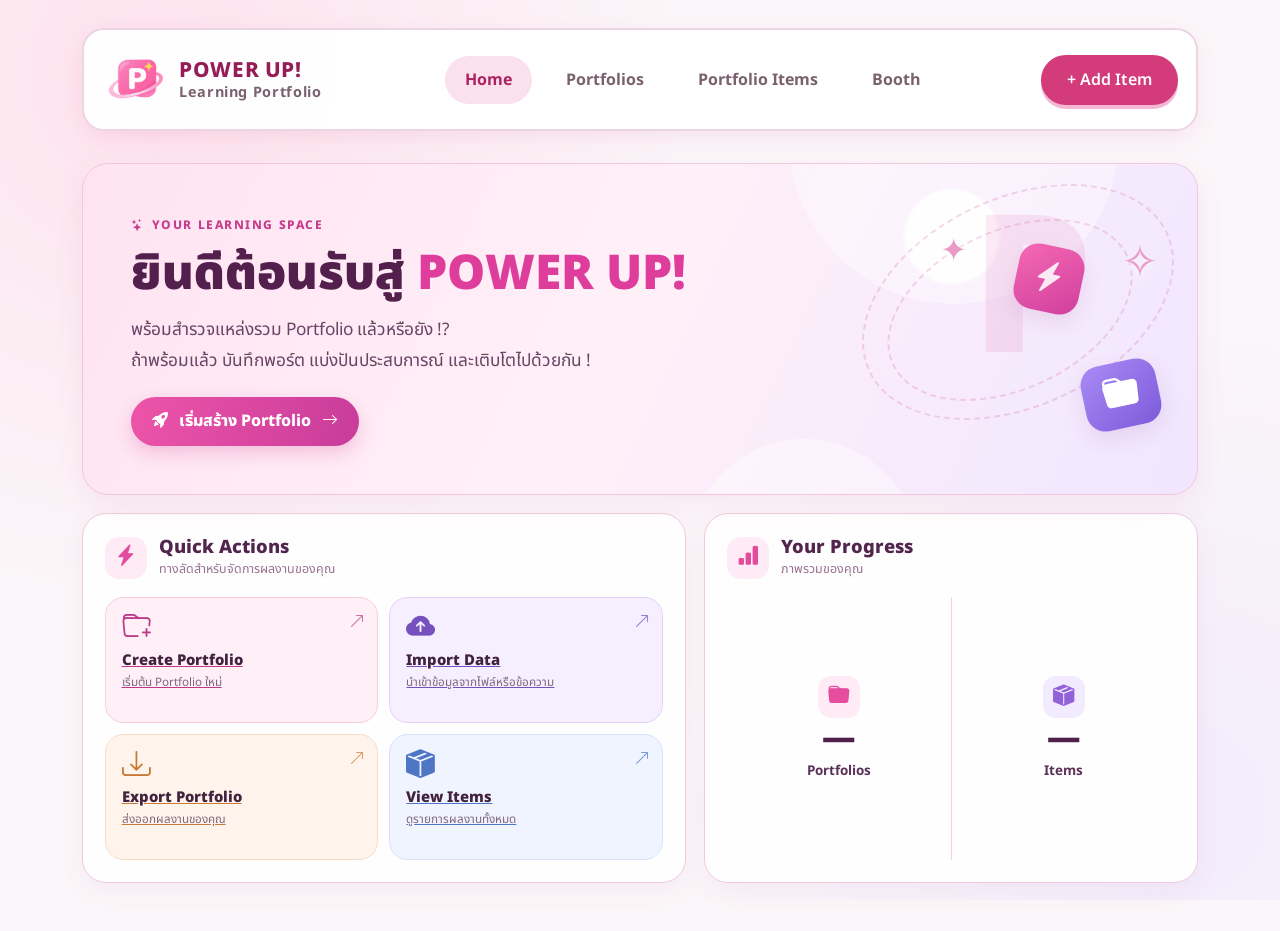
==== commit f02598b7: "Changed description on HomePage" ====
--- a/index.html
+++ b/index.html
@@ -46,7 +46,7 @@
                 <div class="home-hero-content">
                     <span class="home-eyebrow"><i class="bi bi-stars"></i> YOUR LEARNING SPACE</span>
                     <h1 id="home-title">ยินดีต้อนรับสู่ <span>POWER UP!</span></h1>
-                    <p>พร้อมออกเดินทางไปกับการเรียนรู้หรือยัง?<br class="d-none d-md-block">บันทึกผลงาน แบ่งปันประสบการณ์ และเติบโตไปในทุก ๆ วัน</p>
+                    <p>พร้อมสำรวจแหล่งรวม Portfolio แล้วหรือยัง !?<br class="d-none d-md-block">ถ้าพร้อมแล้ว บันทึกพอร์ต แบ่งปันประสบการณ์ และเติบโตไปด้วยกัน !</p>
                     <a class="btn home-primary-btn" href="portfolio.html#portfolio-form"><i class="bi bi-rocket-takeoff-fill"></i> เริ่มสร้าง Portfolio <i class="bi bi-arrow-right"></i></a>
                 </div>
                 <div class="home-hero-decoration" aria-hidden="true"><div class="hero-orbit orbit-one"></div><div class="hero-orbit orbit-two"></div><div class="hero-sticker"><i class="bi bi-lightning-charge-fill"></i></div><div class="hero-folder"><i class="bi bi-folder-fill"></i></div><div class="hero-star star-one">✦</div><div class="hero-star star-two">✧</div><div class="hero-big-p">P</div></div>
@@ -63,7 +63,7 @@
                     </div>
                 </section>
                 <section class="home-progress-panel">
-                    <div class="home-section-heading"><span class="heading-icon"><i class="bi bi-bar-chart-fill"></i></span><div><h2>Your Progress</h2><p>ภาพรวมการเรียนรู้ของคุณ</p></div></div>
+                    <div class="home-section-heading"><span class="heading-icon"><i class="bi bi-bar-chart-fill"></i></span><div><h2>Your Progress</h2><p>ภาพรวมของคุณ</p></div></div>
                     <div class="home-stats">
                         <div class="home-stat"><span class="stat-icon stat-pink"><i class="bi bi-folder-fill"></i></span><strong id="home-portfolio-total">—</strong><span>Portfolios</span></div>
                         <div class="home-stat"><span class="stat-icon stat-purple"><i class="bi bi-box-seam-fill"></i></span><strong id="home-item-total">—</strong><span>Items</span></div>
